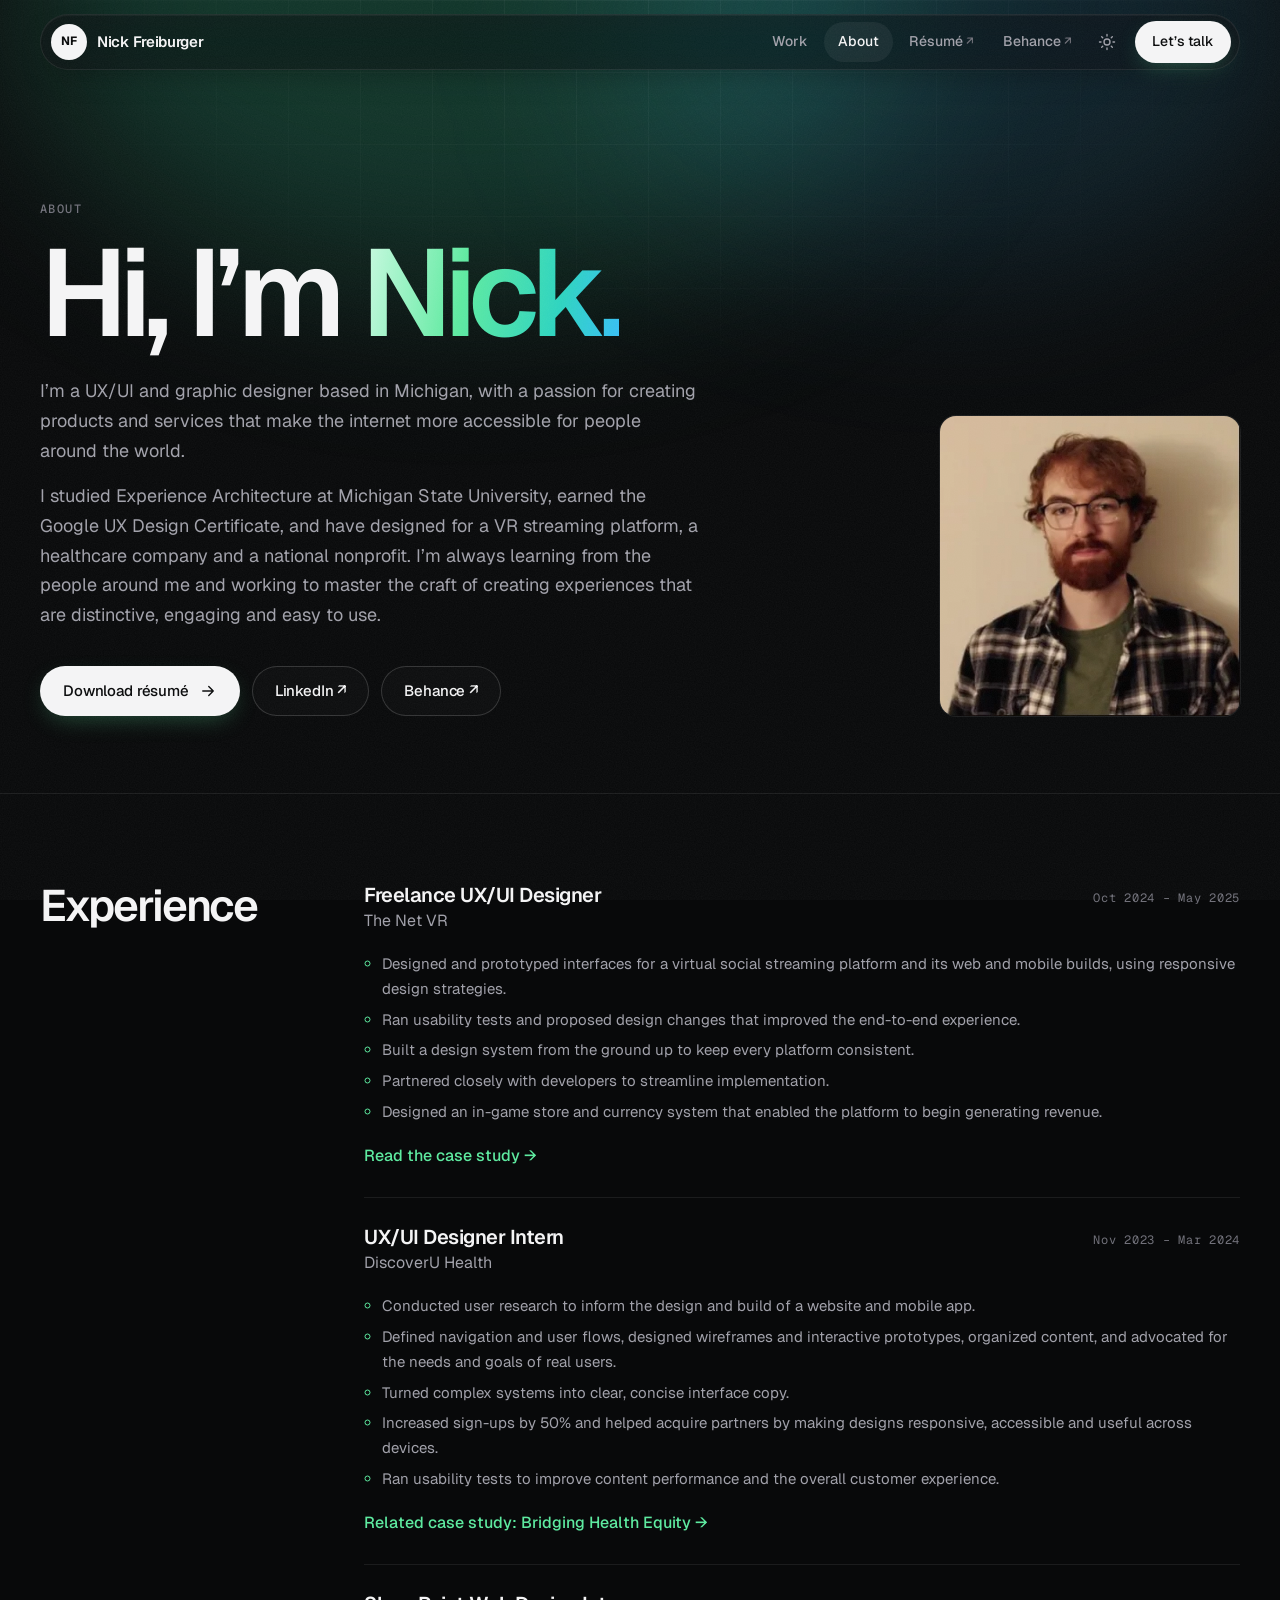
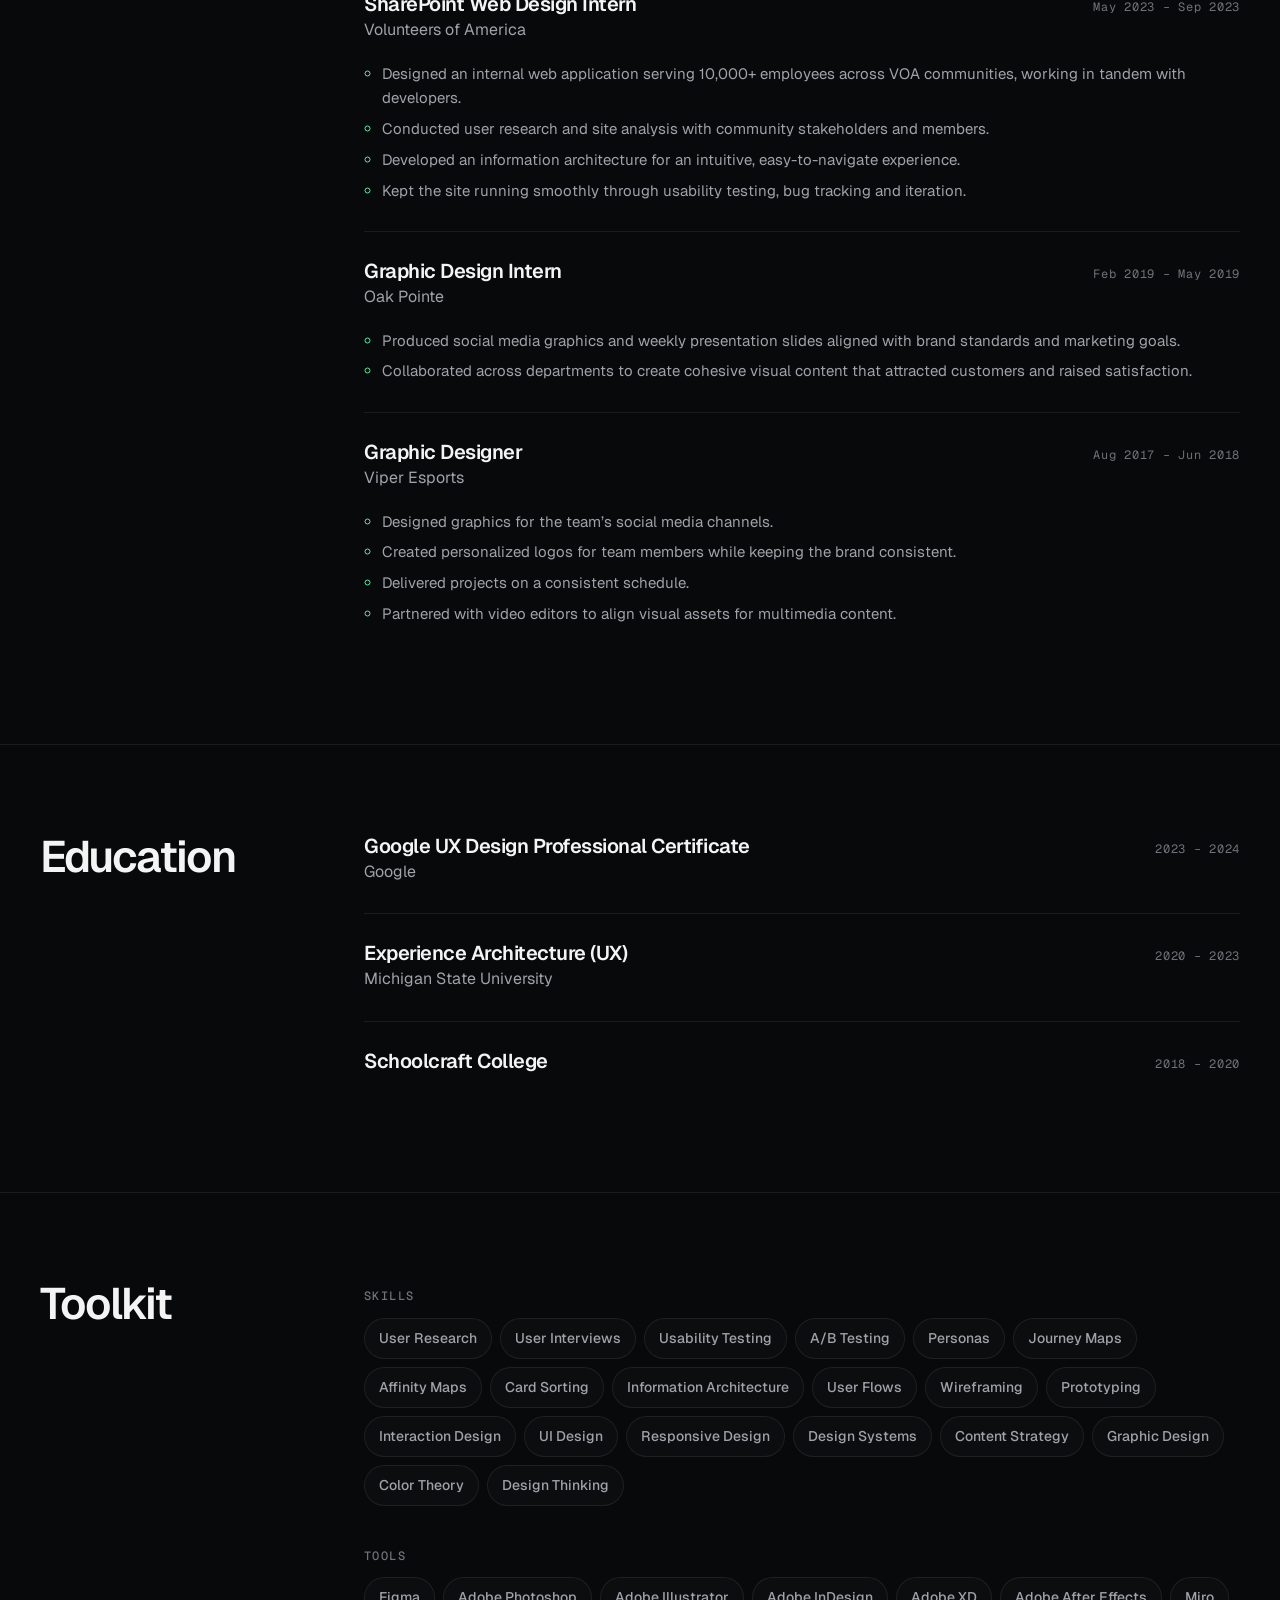
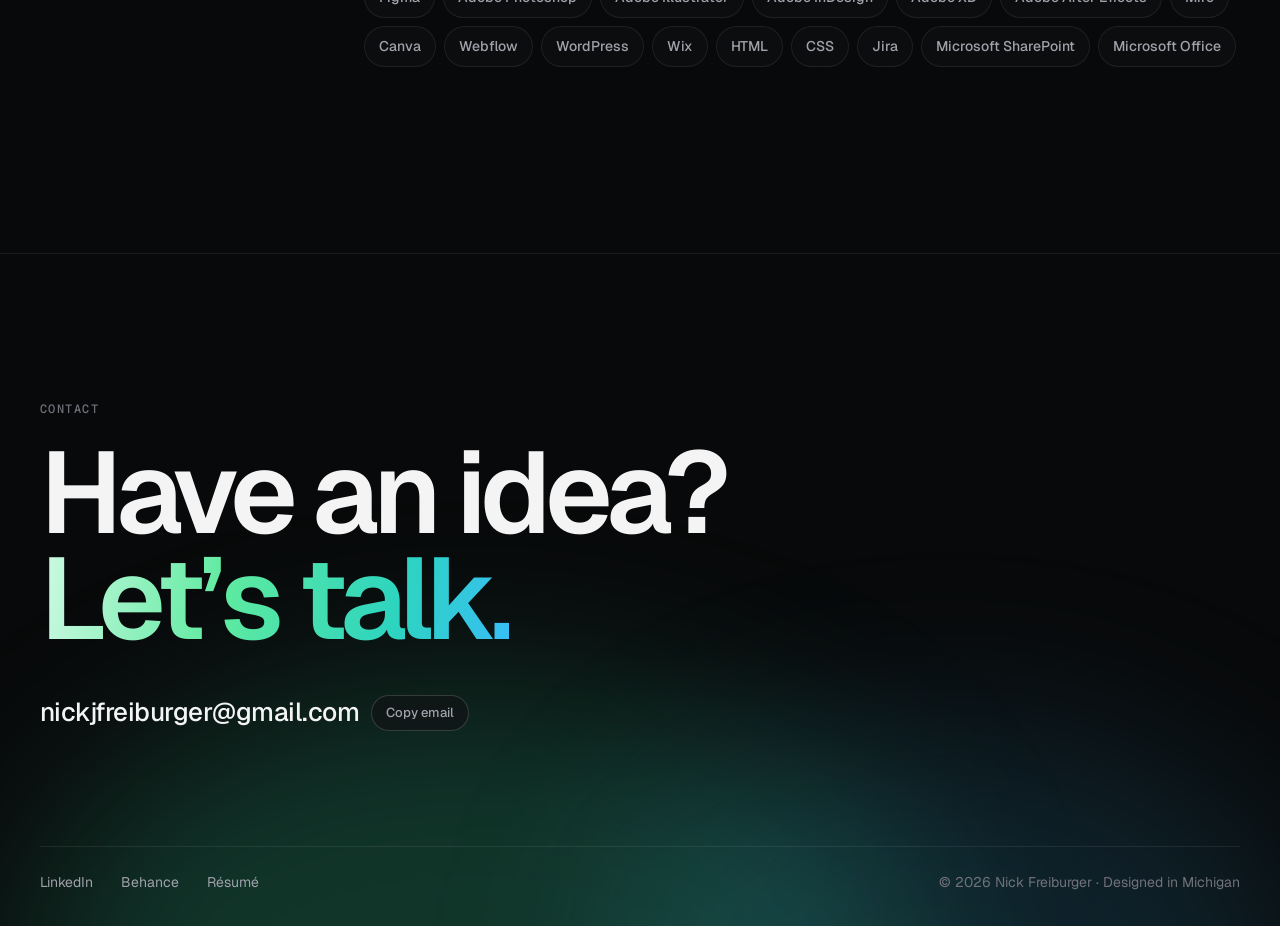
==== about/index.html @ bdbe72e7 "Launch redesigned portfolio site Static rebuild of nickfreiburger.com: home, about, six case studies" ====
<!doctype html>
<html lang="en" data-theme="dark">
<head>
<meta charset="utf-8">
<meta name="viewport" content="width=device-width, initial-scale=1">
<title>About — Nick Freiburger</title>
<meta name="description" content="About Nick Freiburger, a UX/UI and graphic designer in Michigan: experience at The Net VR, DiscoverU Health and Volunteers of America; Experience Architecture at Michigan State University; Google UX Design Certificate.">
<meta name="author" content="Nick Freiburger">
<meta property="og:type" content="website">
<meta property="og:title" content="About — Nick Freiburger">
<meta property="og:description" content="About Nick Freiburger, a UX/UI and graphic designer in Michigan: experience at The Net VR, DiscoverU Health and Volunteers of America; Experience Architecture at Michigan State University; Google UX Design Certificate.">
<meta property="og:image" content="https://fry19.github.io/portfolio/assets/og-image.jpg">
<meta property="og:image:width" content="1200">
<meta property="og:image:height" content="630">
<meta name="twitter:card" content="summary_large_image">
<meta name="theme-color" content="#08090a">
<script>try{var t=localStorage.getItem("theme");if(t)document.documentElement.dataset.theme=t}catch(e){}</script>
<link rel="icon" href="../assets/favicon.svg" type="image/svg+xml">
<link rel="preconnect" href="https://fonts.googleapis.com">
<link rel="preconnect" href="https://fonts.gstatic.com" crossorigin>
<link rel="stylesheet" href="https://fonts.googleapis.com/css2?family=Geist:wght@300..700&family=Geist+Mono:wght@400;500&display=swap">
<link rel="stylesheet" href="../assets/css/style.css">
</head>
<body>
<a class="skip-link" href="#main">Skip to content</a>
<header class="site-header">
  <div class="wrap">
    <div class="nav-shell">
      <a class="wordmark" href="../" aria-label="Nick Freiburger — home"><span class="wordmark-mark" aria-hidden="true">NF</span><span class="wordmark-name">Nick Freiburger</span></a>
      <nav class="nav" aria-label="Main">
        <a href="../#work">Work</a>
        <a href="../about/" aria-current="page">About</a>
        <a class="ext hide-sm" href="../assets/Nicholas_Freiburger_Resume.pdf" target="_blank" rel="noopener">Résumé</a>
        <a class="ext hide-sm" href="https://www.behance.net/nickfreiburger" target="_blank" rel="noopener">Behance</a>
        <button class="theme-toggle" type="button" aria-label="Switch color theme"><svg class="icon-moon" viewBox="0 0 24 24" fill="none" stroke="currentColor" stroke-width="1.8" stroke-linecap="round" stroke-linejoin="round" aria-hidden="true"><path d="M20.5 14.5A8.5 8.5 0 0 1 9.5 3.5a8.5 8.5 0 1 0 11 11z"/></svg><svg class="icon-sun" viewBox="0 0 24 24" fill="none" stroke="currentColor" stroke-width="1.8" stroke-linecap="round" aria-hidden="true"><circle cx="12" cy="12" r="4"/><path d="M12 2v2M12 20v2M4.9 4.9l1.4 1.4M17.7 17.7l1.4 1.4M2 12h2M20 12h2M4.9 19.1l1.4-1.4M17.7 6.3l1.4-1.4"/></svg></button>
        <a class="btn btn-primary btn-sm" href="#contact">Let’s talk</a>
      </nav>
    </div>
  </div>
</header>
<main id="main">

<div class="page-head">
  <div class="aurora" aria-hidden="true"><div class="grid-lines"></div></div>
  <section class="wrap about-hero" aria-labelledby="about-title">
    <div>
      <p class="eyebrow reveal">About</p>
      <h1 id="about-title" class="reveal">Hi, I’m <span class="grad">Nick.</span></h1>
      <div class="prose reveal">
        <p>I’m a UX/UI and graphic designer based in Michigan, with a passion for creating products and services that make the internet more accessible for people around the world.</p>
        <p>I studied Experience Architecture at Michigan State University, earned the Google UX Design Certificate, and have designed for a VR streaming platform, a healthcare company and a national nonprofit. I’m always learning from the people around me and working to master the craft of creating experiences that are distinctive, engaging and easy to use.</p>
      </div>
      <div class="hero-actions reveal">
        <a class="btn btn-primary" href="../assets/Nicholas_Freiburger_Resume.pdf" target="_blank" rel="noopener">Download résumé <span class="arrow"><svg width="18" height="18" viewBox="0 0 24 24" fill="none" stroke="currentColor" stroke-width="1.8" stroke-linecap="round" stroke-linejoin="round" aria-hidden="true"><path d="M5 12h14M13 6l6 6-6 6"/></svg></span></a>
        <a class="btn" href="https://www.linkedin.com/in/nick-freiburger-5a26371a7/" target="_blank" rel="noopener">LinkedIn ↗</a>
        <a class="btn" href="https://www.behance.net/nickfreiburger" target="_blank" rel="noopener">Behance ↗</a>
      </div>
    </div>
    <div class="portrait reveal"><img src="../assets/img/about/H7HMGj6XQfePYLa5.webp" width="334" height="334" alt="Portrait of Nick Freiburger" decoding="async"></div>
  </section>
</div>

<section class="wrap split" aria-labelledby="exp-title">
  <h2 id="exp-title">Experience</h2>
  <ol class="timeline">
        <li class="reveal">
          <div><h3>Freelance UX/UI Designer</h3><p class="org">The Net VR</p></div>
          <p class="when">Oct 2024 – May 2025</p>
          <ul><li>Designed and prototyped interfaces for a virtual social streaming platform and its web and mobile builds, using responsive design strategies.</li><li>Ran usability tests and proposed design changes that improved the end-to-end experience.</li><li>Built a design system from the ground up to keep every platform consistent.</li><li>Partnered closely with developers to streamline implementation.</li><li>Designed an in-game store and currency system that enabled the platform to begin generating revenue.</li></ul>
          <p class="more"><a href="../work/the-net-vr/">Read the case study →</a></p>
        </li>
        <li class="reveal">
          <div><h3>UX/UI Designer Intern</h3><p class="org">DiscoverU Health</p></div>
          <p class="when">Nov 2023 – Mar 2024</p>
          <ul><li>Conducted user research to inform the design and build of a website and mobile app.</li><li>Defined navigation and user flows, designed wireframes and interactive prototypes, organized content, and advocated for the needs and goals of real users.</li><li>Turned complex systems into clear, concise interface copy.</li><li>Increased sign-ups by 50% and helped acquire partners by making designs responsive, accessible and useful across devices.</li><li>Ran usability tests to improve content performance and the overall customer experience.</li></ul>
          <p class="more"><a href="../work/bridging-health-equity/">Related case study: Bridging Health Equity →</a></p>
        </li>
        <li class="reveal">
          <div><h3>SharePoint Web Design Intern</h3><p class="org">Volunteers of America</p></div>
          <p class="when">May 2023 – Sep 2023</p>
          <ul><li>Designed an internal web application serving 10,000+ employees across VOA communities, working in tandem with developers.</li><li>Conducted user research and site analysis with community stakeholders and members.</li><li>Developed an information architecture for an intuitive, easy-to-navigate experience.</li><li>Kept the site running smoothly through usability testing, bug tracking and iteration.</li></ul>
        </li>
        <li class="reveal">
          <div><h3>Graphic Design Intern</h3><p class="org">Oak Pointe</p></div>
          <p class="when">Feb 2019 – May 2019</p>
          <ul><li>Produced social media graphics and weekly presentation slides aligned with brand standards and marketing goals.</li><li>Collaborated across departments to create cohesive visual content that attracted customers and raised satisfaction.</li></ul>
        </li>
        <li class="reveal">
          <div><h3>Graphic Designer</h3><p class="org">Viper Esports</p></div>
          <p class="when">Aug 2017 – Jun 2018</p>
          <ul><li>Designed graphics for the team’s social media channels.</li><li>Created personalized logos for team members while keeping the brand consistent.</li><li>Delivered projects on a consistent schedule.</li><li>Partnered with video editors to align visual assets for multimedia content.</li></ul>
        </li>
      </ol>
</section>

<section class="wrap split" aria-labelledby="edu-title">
  <h2 id="edu-title">Education</h2>
  <ol class="timeline">
        <li class="reveal">
          <div><h3>Google UX Design Professional Certificate</h3><p class="org">Google</p></div>
          <p class="when">2023 – 2024</p>
        </li>
        <li class="reveal">
          <div><h3>Experience Architecture (UX)</h3><p class="org">Michigan State University</p></div>
          <p class="when">2020 – 2023</p>
        </li>
        <li class="reveal">
          <div><h3>Schoolcraft College</h3></div>
          <p class="when">2018 – 2020</p>
        </li>
      </ol>
</section>

<section class="wrap split" aria-labelledby="skills-title">
  <h2 id="skills-title">Toolkit</h2>
  <div>
    <div class="chips-group reveal">
      <h3 class="eyebrow">Skills</h3>
      <ul class="chips"><li>User Research</li><li>User Interviews</li><li>Usability Testing</li><li>A/B Testing</li><li>Personas</li><li>Journey Maps</li><li>Affinity Maps</li><li>Card Sorting</li><li>Information Architecture</li><li>User Flows</li><li>Wireframing</li><li>Prototyping</li><li>Interaction Design</li><li>UI Design</li><li>Responsive Design</li><li>Design Systems</li><li>Content Strategy</li><li>Graphic Design</li><li>Color Theory</li><li>Design Thinking</li></ul>
    </div>
    <div class="chips-group reveal">
      <h3 class="eyebrow">Tools</h3>
      <ul class="chips"><li>Figma</li><li>Adobe Photoshop</li><li>Adobe Illustrator</li><li>Adobe InDesign</li><li>Adobe XD</li><li>Adobe After Effects</li><li>Miro</li><li>Canva</li><li>Webflow</li><li>WordPress</li><li>Wix</li><li>HTML</li><li>CSS</li><li>Jira</li><li>Microsoft SharePoint</li><li>Microsoft Office</li></ul>
    </div>
  </div>
</section>
</main>
<footer class="site-footer" id="contact">
  <div class="aurora" aria-hidden="true"></div>
  <div class="wrap">
    <p class="eyebrow">Contact</p>
    <h2 class="footer-cta">Have an idea?<br><span class="grad">Let’s talk.</span></h2>
    <div class="footer-email">
      <a href="mailto:nickjfreiburger@gmail.com">nickjfreiburger@gmail.com</a>
      <button class="copy-btn" type="button" data-copy="nickjfreiburger@gmail.com"><span>Copy email</span></button>
    </div>
    <div class="footer-bottom">
      <ul class="footer-links">
        <li><a href="https://www.linkedin.com/in/nick-freiburger-5a26371a7/" target="_blank" rel="noopener">LinkedIn</a></li>
        <li><a href="https://www.behance.net/nickfreiburger" target="_blank" rel="noopener">Behance</a></li>
        <li><a href="../assets/Nicholas_Freiburger_Resume.pdf" target="_blank" rel="noopener">Résumé</a></li>
      </ul>
      <p>© 2026 Nick Freiburger · Designed in Michigan</p>
    </div>
  </div>
</footer>
<dialog class="lightbox" aria-label="Image preview">
  <div class="lightbox-inner"><img alt=""></div>
  <button class="lightbox-close" type="button" aria-label="Close preview">×</button>
</dialog>
<script src="../assets/js/main.js" defer></script>
</body>
</html>
---- assets/css/style.css ----
/* ==========================================================================
   Nick Freiburger — Portfolio
   Dark-first design system. Light theme via [data-theme="light"].
   ========================================================================== */

:root {
  --bg: #08090a;
  --bg-raised: #0c0d0f;
  --surface: #111214;
  --surface-2: #17181b;
  --border: rgb(255 255 255 / 0.08);
  --border-strong: rgb(255 255 255 / 0.16);
  --ink: #f4f4f5;
  --ink-2: #a1a1aa;
  --ink-3: #71717a;
  --accent: #5eeaa0;
  --accent-ink: #04130b;
  --accent-grad: linear-gradient(100deg, #d1fae5 0%, #5eeaa0 40%, #2dd4bf 75%, #38bdf8 100%);
  --glow-1: rgb(52 211 153 / 0.22);
  --glow-2: rgb(56 189 248 / 0.14);
  --glass: rgb(17 18 20 / 0.6);
  --spot: rgb(255 255 255 / 0.06);
  --noise-opacity: 0.045;
  --shadow-lg: 0 40px 80px -24px rgb(0 0 0 / 0.7);

  --font-sans: "Geist", ui-sans-serif, system-ui, -apple-system, "Segoe UI", sans-serif;
  --font-mono: "Geist Mono", ui-monospace, "SF Mono", Menlo, Consolas, monospace;

  --gutter: clamp(16px, 4vw, 40px);
  --max: 1200px;
  --prose: 660px;
  --r-lg: 24px;
  --r-md: 16px;
  --r-sm: 10px;
  --header-h: 80px;
  --ease: cubic-bezier(0.22, 1, 0.36, 1);

  color-scheme: dark;
}

:root[data-theme="light"] {
  --bg: #fafafa;
  --bg-raised: #f4f4f5;
  --surface: #ffffff;
  --surface-2: #f4f4f5;
  --border: rgb(9 9 11 / 0.08);
  --border-strong: rgb(9 9 11 / 0.16);
  --ink: #09090b;
  --ink-2: #52525b;
  --ink-3: #71717a;
  --accent: #059669;
  --accent-ink: #ffffff;
  --accent-grad: linear-gradient(100deg, #047857 0%, #059669 40%, #0d9488 75%, #0284c7 100%);
  --glow-1: rgb(16 185 129 / 0.16);
  --glow-2: rgb(14 165 233 / 0.1);
  --glass: rgb(255 255 255 / 0.7);
  --spot: rgb(9 9 11 / 0.04);
  --noise-opacity: 0.03;
  --shadow-lg: 0 40px 80px -32px rgb(9 9 11 / 0.28);
  color-scheme: light;
}

/* ---------- Base ---------- */

*,
*::before,
*::after {
  box-sizing: border-box;
}

html {
  -webkit-text-size-adjust: 100%;
  scroll-behavior: smooth;
  scroll-padding-top: calc(var(--header-h) + 24px);
}

body {
  position: relative;
  margin: 0;
  min-height: 100vh;
  background: var(--bg);
  color: var(--ink);
  font-family: var(--font-sans);
  font-size: 16px;
  line-height: 1.65;
  -webkit-font-smoothing: antialiased;
  -moz-osx-font-smoothing: grayscale;
  text-rendering: optimizeLegibility;
  overflow-x: hidden;
}

/* film grain */
body::after {
  content: "";
  position: fixed;
  inset: 0;
  z-index: 100;
  pointer-events: none;
  opacity: var(--noise-opacity);
  background-image: url("data:image/svg+xml;utf8,<svg xmlns='http://www.w3.org/2000/svg' width='160' height='160'><filter id='n'><feTurbulence type='fractalNoise' baseFrequency='0.85' numOctaves='3' stitchTiles='stitch'/><feColorMatrix values='0 0 0 0 1  0 0 0 0 1  0 0 0 0 1  0 0 0 1 0'/></filter><rect width='100%' height='100%' filter='url(%23n)'/></svg>");
}
:root[data-theme="light"] body::after {
  filter: invert(1);
}

img {
  display: block;
  max-width: 100%;
  height: auto;
}

a {
  color: inherit;
}

h1,
h2,
h3,
h4 {
  margin: 0;
  font-weight: 600;
  line-height: 1.1;
  letter-spacing: -0.03em;
  text-wrap: balance;
}

p {
  margin: 0;
  text-wrap: pretty;
}

:focus-visible {
  outline: 2px solid var(--accent);
  outline-offset: 3px;
  border-radius: 6px;
}

::selection {
  background: var(--accent);
  color: var(--accent-ink);
}

.skip-link {
  position: absolute;
  left: 12px;
  top: -60px;
  z-index: 200;
  padding: 10px 16px;
  background: var(--ink);
  color: var(--bg);
  border-radius: 999px;
  text-decoration: none;
  font-weight: 500;
}
.skip-link:focus {
  top: 12px;
}

.wrap {
  position: relative;
  width: 100%;
  max-width: calc(var(--max) + var(--gutter) * 2);
  margin-inline: auto;
  padding-inline: var(--gutter);
}

.eyebrow {
  display: inline-flex;
  align-items: center;
  gap: 10px;
  font-family: var(--font-mono);
  font-size: 12px;
  font-weight: 500;
  letter-spacing: 0.12em;
  text-transform: uppercase;
  color: var(--ink-3);
}

.grad {
  background: var(--accent-grad);
  -webkit-background-clip: text;
  background-clip: text;
  color: transparent;
}

/* Ambient glow */
.aurora {
  position: absolute;
  inset: 0 0 auto;
  height: 900px;
  overflow: hidden;
  pointer-events: none;
  z-index: -1;
}
.aurora::before,
.aurora::after {
  content: "";
  position: absolute;
  border-radius: 50%;
  filter: blur(90px);
}
.aurora::before {
  top: -280px;
  left: 50%;
  width: 900px;
  height: 560px;
  margin-left: -620px;
  background: var(--glow-1);
}
.aurora::after {
  top: -200px;
  left: 50%;
  width: 700px;
  height: 460px;
  margin-left: -40px;
  background: var(--glow-2);
}
.aurora.is-tinted::before {
  background: color-mix(in srgb, var(--tint) 42%, transparent);
}
:root[data-theme="light"] .aurora.is-tinted::before {
  background: color-mix(in srgb, var(--tint) 24%, transparent);
}
.grid-lines {
  position: absolute;
  inset: 0;
  background-image:
    linear-gradient(var(--border) 1px, transparent 1px),
    linear-gradient(90deg, var(--border) 1px, transparent 1px);
  background-size: 72px 72px;
  mask-image: radial-gradient(70% 60% at 50% 0%, #000 0%, transparent 75%);
  -webkit-mask-image: radial-gradient(70% 60% at 50% 0%, #000 0%, transparent 75%);
  opacity: 0.6;
}

/* ---------- Header (floating glass pill) ---------- */

.site-header {
  position: sticky;
  top: 0;
  z-index: 50;
  height: var(--header-h);
  padding-top: 14px;
  pointer-events: none;
}
.nav-shell {
  display: flex;
  align-items: center;
  justify-content: space-between;
  gap: 12px;
  height: 56px;
  padding: 0 8px 0 10px;
  border: 1px solid var(--border);
  border-radius: 999px;
  background: var(--glass);
  backdrop-filter: saturate(1.6) blur(18px);
  -webkit-backdrop-filter: saturate(1.6) blur(18px);
  box-shadow: 0 1px 0 0 rgb(255 255 255 / 0.04) inset, 0 12px 32px -16px rgb(0 0 0 / 0.5);
  pointer-events: auto;
  transition: border-color 0.3s ease, background-color 0.3s ease;
}
.site-header.is-scrolled .nav-shell {
  border-color: var(--border-strong);
}

.wordmark {
  display: inline-flex;
  align-items: center;
  gap: 10px;
  padding-right: 8px;
  text-decoration: none;
  font-size: 15px;
  font-weight: 600;
  letter-spacing: -0.02em;
  white-space: nowrap;
}
.wordmark-mark {
  display: grid;
  place-items: center;
  width: 36px;
  height: 36px;
  border-radius: 50%;
  background: var(--ink);
  color: var(--bg);
  font-size: 12px;
  font-weight: 700;
  letter-spacing: 0;
}

.nav {
  display: flex;
  align-items: center;
  gap: 2px;
}
.nav a:not(.btn) {
  position: relative;
  padding: 8px 14px;
  border-radius: 999px;
  font-size: 14px;
  font-weight: 500;
  color: var(--ink-2);
  text-decoration: none;
  transition: color 0.2s ease, background-color 0.2s ease;
}
.nav a:not(.btn):hover {
  color: var(--ink);
  background: var(--spot);
}
.nav a[aria-current="page"] {
  color: var(--ink);
  background: var(--spot);
}
.nav .ext::after {
  content: "↗";
  margin-left: 3px;
  font-size: 0.85em;
  color: var(--ink-3);
}
.nav .btn {
  margin-left: 6px;
}

.theme-toggle {
  display: grid;
  place-items: center;
  width: 40px;
  height: 40px;
  border: 0;
  border-radius: 50%;
  background: transparent;
  color: var(--ink-2);
  cursor: pointer;
  transition: color 0.2s ease, background-color 0.2s ease;
}
.theme-toggle:hover {
  color: var(--ink);
  background: var(--spot);
}
.theme-toggle svg {
  width: 18px;
  height: 18px;
}
.theme-toggle .icon-moon {
  display: none;
}
:root[data-theme="light"] .theme-toggle .icon-moon {
  display: block;
}
:root[data-theme="light"] .theme-toggle .icon-sun {
  display: none;
}

@media (max-width: 720px) {
  .nav .hide-sm {
    display: none;
  }
}
@media (max-width: 480px) {
  .wordmark-name {
    display: none;
  }
  .nav a:not(.btn) {
    padding: 8px 10px;
  }
}

/* ---------- Buttons ---------- */

.btn {
  position: relative;
  display: inline-flex;
  align-items: center;
  justify-content: center;
  gap: 10px;
  min-height: 48px;
  padding: 12px 22px;
  border: 1px solid var(--border-strong);
  border-radius: 999px;
  background: rgb(255 255 255 / 0.02);
  color: var(--ink);
  font: inherit;
  font-size: 15px;
  font-weight: 500;
  letter-spacing: -0.01em;
  text-decoration: none;
  white-space: nowrap;
  cursor: pointer;
  transition: background-color 0.2s ease, border-color 0.2s ease, color 0.2s ease, transform 0.2s var(--ease),
    box-shadow 0.3s ease;
}
.btn:hover {
  border-color: var(--ink-3);
  background: var(--spot);
}
.btn:active {
  transform: scale(0.98);
}
.btn-primary {
  border-color: transparent;
  background: var(--ink);
  color: var(--bg);
  box-shadow: 0 0 0 1px rgb(255 255 255 / 0.1) inset, 0 8px 24px -8px rgb(94 234 160 / 0.35);
}
.btn-primary:hover {
  border-color: transparent;
  background: var(--ink);
  box-shadow: 0 0 0 1px rgb(255 255 255 / 0.1) inset, 0 10px 32px -6px rgb(94 234 160 / 0.55);
}
.btn-sm {
  min-height: 40px;
  padding: 8px 16px;
  font-size: 14px;
}
.btn .arrow {
  display: inline-flex;
  transition: transform 0.3s var(--ease);
}
.btn:hover .arrow {
  transform: translateX(3px);
}

/* ---------- Page heads (home hero, case hero, about hero) ---------- */

.page-head {
  position: relative;
  isolation: isolate;
  margin-top: calc(var(--header-h) * -1);
  padding-top: var(--header-h);
}

.hero {
  padding-block: clamp(64px, 11vw, 150px) clamp(56px, 7vw, 96px);
}
.badge {
  display: inline-flex;
  align-items: center;
  gap: 10px;
  margin-bottom: 32px;
  padding: 6px 14px 6px 10px;
  border: 1px solid var(--border);
  border-radius: 999px;
  background: var(--glass);
  backdrop-filter: blur(8px);
  -webkit-backdrop-filter: blur(8px);
  font-size: 13px;
  font-weight: 500;
  color: var(--ink-2);
}
.badge .dot {
  position: relative;
  width: 8px;
  height: 8px;
  border-radius: 50%;
  background: var(--accent);
}
.badge .dot::after {
  content: "";
  position: absolute;
  inset: -4px;
  border-radius: 50%;
  background: var(--accent);
  opacity: 0.35;
  animation: pulse 2.4s var(--ease) infinite;
}
@keyframes pulse {
  0% {
    transform: scale(0.6);
    opacity: 0.5;
  }
  100% {
    transform: scale(1.8);
    opacity: 0;
  }
}
.hero h1 {
  max-width: 15ch;
  font-size: clamp(48px, 8.6vw, 124px);
  font-weight: 600;
  line-height: 0.94;
  letter-spacing: -0.055em;
}
.hero-foot {
  display: grid;
  grid-template-columns: minmax(0, 1fr);
  gap: 32px;
  margin-top: clamp(32px, 4.5vw, 56px);
}
.hero-lede {
  max-width: 54ch;
  font-size: clamp(16px, 1.5vw, 18px);
  color: var(--ink-2);
}
.hero-actions {
  display: flex;
  flex-wrap: wrap;
  gap: 12px;
  align-items: flex-start;
}
@media (min-width: 900px) {
  .hero-foot {
    grid-template-columns: minmax(0, 1fr) auto;
    align-items: end;
  }
}

.previously {
  display: flex;
  flex-wrap: wrap;
  align-items: center;
  gap: 12px 0;
  padding-block: 24px;
  border-block: 1px solid var(--border);
}
.previously .eyebrow {
  margin-right: 28px;
}
.previously span:not(.eyebrow) {
  padding-inline: 20px;
  border-left: 1px solid var(--border);
  font-size: 17px;
  font-weight: 600;
  letter-spacing: -0.02em;
  color: var(--ink-2);
}
.previously .eyebrow + span {
  padding-left: 0;
  border-left: 0;
}
@media (max-width: 640px) {
  .previously .eyebrow {
    width: 100%;
  }
  .previously span:not(.eyebrow) {
    font-size: 15px;
    padding-inline: 12px;
  }
}

/* ---------- Sections ---------- */

.section {
  padding-block: clamp(72px, 10vw, 136px);
}
.section-head {
  display: flex;
  flex-wrap: wrap;
  align-items: end;
  justify-content: space-between;
  gap: 20px 32px;
  margin-bottom: clamp(36px, 4.5vw, 56px);
}
.section-head h2 {
  margin-top: 14px;
  font-size: clamp(40px, 6vw, 80px);
  line-height: 0.95;
  letter-spacing: -0.05em;
}
.section-head p {
  max-width: 38ch;
  color: var(--ink-2);
}

/* ---------- Work grid & cards ---------- */

.work-grid {
  display: grid;
  grid-template-columns: minmax(0, 1fr);
  gap: clamp(16px, 2vw, 24px);
}
@media (min-width: 900px) {
  .work-grid {
    grid-template-columns: repeat(2, minmax(0, 1fr));
  }
  .card.is-wide {
    grid-column: 1 / -1;
  }
}

.card {
  --mx: 50%;
  --my: 0%;
  position: relative;
  display: block;
  padding: 10px;
  border: 1px solid var(--border);
  border-radius: var(--r-lg);
  background: var(--bg-raised);
  color: inherit;
  text-decoration: none;
  isolation: isolate;
  transition: border-color 0.4s ease;
}
.card::before {
  content: "";
  position: absolute;
  inset: 0;
  z-index: -1;
  border-radius: inherit;
  background: radial-gradient(500px circle at var(--mx) var(--my), var(--spot), transparent 45%);
  opacity: 0;
  transition: opacity 0.4s ease;
}
.card:hover {
  border-color: var(--border-strong);
}
.card:hover::before {
  opacity: 1;
}
.card:focus-visible {
  outline-offset: 4px;
  border-radius: var(--r-lg);
}

.card-meta {
  display: grid;
  grid-template-columns: minmax(0, 1fr) auto;
  gap: 6px 16px;
  align-items: start;
  padding: 22px 14px 14px;
}
.card-num {
  grid-column: 1 / -1;
  font-family: var(--font-mono);
  font-size: 12px;
  letter-spacing: 0.08em;
  color: var(--ink-3);
}
.card-title {
  font-size: clamp(24px, 2.4vw, 30px);
  font-weight: 600;
  line-height: 1.1;
  letter-spacing: -0.035em;
}
.card-summary {
  grid-column: 1;
  max-width: 54ch;
  font-size: 15px;
  color: var(--ink-2);
}
.card-tags {
  grid-column: 1 / -1;
  margin-top: 12px;
}
.card-arrow {
  grid-row: 2;
  grid-column: 2;
  display: grid;
  place-items: center;
  width: 44px;
  height: 44px;
  border: 1px solid var(--border-strong);
  border-radius: 50%;
  color: var(--ink-2);
  transition: background-color 0.3s ease, color 0.3s ease, border-color 0.3s ease, transform 0.5s var(--ease);
}
.card:hover .card-arrow,
.card:focus-visible .card-arrow {
  border-color: transparent;
  background: var(--ink);
  color: var(--bg);
  transform: rotate(-45deg);
}

.tags {
  display: flex;
  flex-wrap: wrap;
  gap: 6px;
  margin: 0;
  padding: 0;
  list-style: none;
}
.tags li {
  padding: 4px 10px;
  border: 1px solid var(--border);
  border-radius: 999px;
  background: var(--spot);
  font-family: var(--font-mono);
  font-size: 11px;
  letter-spacing: 0.04em;
  text-transform: uppercase;
  color: var(--ink-2);
  white-space: nowrap;
}

/* ---------- Device stage (cover art) ---------- */

.stage {
  --stage: #2f6b45;
  position: relative;
  overflow: hidden;
  aspect-ratio: 4 / 3;
  border-radius: var(--r-md);
  background:
    radial-gradient(90% 75% at 50% 115%, color-mix(in srgb, var(--stage) 85%, transparent) 0%, transparent 70%),
    radial-gradient(60% 50% at 85% 0%, color-mix(in srgb, var(--stage) 35%, transparent) 0%, transparent 70%),
    linear-gradient(180deg, #0f1012, #0b0c0e);
  isolation: isolate;
}
:root[data-theme="light"] .stage {
  background:
    radial-gradient(90% 75% at 50% 115%, color-mix(in srgb, var(--stage) 55%, transparent) 0%, transparent 70%),
    radial-gradient(60% 50% at 85% 0%, color-mix(in srgb, var(--stage) 18%, transparent) 0%, transparent 70%),
    linear-gradient(180deg, #f4f4f5, #ececee);
}
.stage::before {
  content: "";
  position: absolute;
  inset: 0;
  z-index: -1;
  background-image: radial-gradient(rgb(255 255 255 / 0.07) 1px, transparent 1px);
  background-size: 18px 18px;
  mask-image: linear-gradient(180deg, #000, transparent 70%);
  -webkit-mask-image: linear-gradient(180deg, #000, transparent 70%);
}
:root[data-theme="light"] .stage::before {
  background-image: radial-gradient(rgb(9 9 11 / 0.08) 1px, transparent 1px);
}
.stage::after {
  content: "";
  position: absolute;
  inset: 0;
  border-radius: inherit;
  box-shadow: inset 0 1px 0 rgb(255 255 255 / 0.06), inset 0 0 0 1px rgb(255 255 255 / 0.04);
  pointer-events: none;
}
.stage-inner {
  position: absolute;
  inset: 0;
  transition: transform 0.9s var(--ease);
}
.card:hover .stage-inner {
  transform: scale(1.03) translateY(-1%);
}

.device-browser {
  position: absolute;
  top: 50%;
  overflow: hidden;
  border-radius: 10px;
  background: #1a1b1e;
  box-shadow: var(--shadow-lg), 0 0 0 1px rgb(255 255 255 / 0.1);
  transform: translateY(-50%);
}
.device-browser::before {
  content: "";
  display: block;
  height: clamp(14px, 1.5vw, 20px);
  background:
    radial-gradient(circle at 12px 50%, rgb(255 255 255 / 0.22) 3px, transparent 3.5px),
    radial-gradient(circle at 23px 50%, rgb(255 255 255 / 0.22) 3px, transparent 3.5px),
    radial-gradient(circle at 34px 50%, rgb(255 255 255 / 0.22) 3px, transparent 3.5px),
    #1a1b1e;
}
.device-browser img {
  width: 100%;
  aspect-ratio: 16 / 10;
  object-fit: cover;
  object-position: left top;
}

.device-phone {
  position: absolute;
  overflow: hidden;
  aspect-ratio: 9 / 19;
  border: clamp(3px, 0.4vw, 5px) solid #050505;
  border-radius: clamp(14px, 2.2vw, 28px);
  background: #050505;
  box-shadow: var(--shadow-lg), 0 0 0 1px rgb(255 255 255 / 0.14);
}
.device-phone img {
  width: 100%;
  height: 100%;
  object-fit: cover;
  object-position: top center;
  border-radius: clamp(10px, 1.8vw, 23px);
}

/* layout: desktop + phone overlay (4:3) */
.stage[data-layout="desktop-phone"] .device-browser {
  left: 7%;
  width: 76%;
}
.stage[data-layout="desktop-phone"] .device-phone {
  right: 6%;
  bottom: 8%;
  width: 21%;
}

/* layout: single desktop (4:3) */
.stage[data-layout="desktop"] .device-browser {
  left: 9%;
  width: 82%;
}

/* layout: three phones (4:3) */
.stage[data-layout="phones"] .device-phone {
  top: 50%;
  width: 25%;
  transform: translateY(-46%);
}
.stage[data-layout="phones"] .device-phone:nth-child(1) {
  left: 9%;
  transform: translateY(-40%);
}
.stage[data-layout="phones"] .device-phone:nth-child(2) {
  left: 37.5%;
  z-index: 1;
}
.stage[data-layout="phones"] .device-phone:nth-child(3) {
  left: 66%;
  transform: translateY(-40%);
}

/* wide stage (2:1) — featured cards and case study covers */
@media (min-width: 900px) {
  .stage.is-wide {
    aspect-ratio: 2 / 1;
  }
  .stage.is-wide[data-layout="desktop-phone"] .device-browser {
    left: 15%;
    width: 56%;
  }
  .stage.is-wide[data-layout="desktop-phone"] .device-phone {
    right: 15%;
    bottom: 9%;
    width: 13.5%;
  }
  .stage.is-wide[data-layout="desktop"] .device-browser {
    left: 19%;
    width: 62%;
  }
  .stage.is-wide[data-layout="phones"] .device-phone {
    width: 16%;
  }
  .stage.is-wide[data-layout="phones"] .device-phone:nth-child(1) {
    left: 22%;
  }
  .stage.is-wide[data-layout="phones"] .device-phone:nth-child(2) {
    left: 42%;
  }
  .stage.is-wide[data-layout="phones"] .device-phone:nth-child(3) {
    left: 62%;
  }
}

/* ---------- Home: about teaser ---------- */

.teaser {
  display: grid;
  grid-template-columns: minmax(0, 1fr);
  gap: clamp(28px, 4vw, 56px);
  align-items: center;
  padding: clamp(20px, 3vw, 40px);
  border: 1px solid var(--border);
  border-radius: var(--r-lg);
  background:
    radial-gradient(60% 80% at 0% 0%, var(--glow-1), transparent 60%),
    var(--bg-raised);
}
@media (min-width: 800px) {
  .teaser {
    grid-template-columns: auto minmax(0, 1fr);
  }
}
.portrait {
  position: relative;
  overflow: hidden;
  width: 100%;
  max-width: 300px;
  aspect-ratio: 1;
  border-radius: var(--r-md);
  background: var(--surface-2);
  box-shadow: 0 0 0 1px var(--border);
}
.portrait img {
  width: 100%;
  height: 100%;
  object-fit: cover;
}
.teaser h2 {
  margin-top: 14px;
  font-size: clamp(32px, 4vw, 52px);
  line-height: 1;
  letter-spacing: -0.045em;
}
.teaser p {
  margin-top: 18px;
  max-width: 56ch;
  color: var(--ink-2);
}
.teaser .btn {
  margin-top: 28px;
}

/* ---------- Footer / contact ---------- */

.site-footer {
  position: relative;
  isolation: isolate;
  overflow: hidden;
  margin-top: clamp(48px, 8vw, 96px);
  padding-block: clamp(80px, 11vw, 150px) 32px;
  border-top: 1px solid var(--border);
}
.site-footer .aurora {
  inset: auto 0 0;
  height: 100%;
}
.site-footer .aurora::before {
  top: auto;
  bottom: -320px;
}
.site-footer .aurora::after {
  top: auto;
  bottom: -260px;
}
.footer-cta {
  margin-top: 18px;
  font-size: clamp(48px, 9vw, 128px);
  font-weight: 600;
  line-height: 0.92;
  letter-spacing: -0.055em;
}
.footer-email {
  display: flex;
  flex-wrap: wrap;
  align-items: center;
  gap: 12px;
  margin-top: 40px;
}
.footer-email a {
  font-size: clamp(18px, 2.2vw, 26px);
  font-weight: 500;
  letter-spacing: -0.02em;
  text-decoration: none;
  overflow-wrap: anywhere;
  background: linear-gradient(currentColor, currentColor) 0 100% / 0% 1px no-repeat;
  transition: background-size 0.4s var(--ease);
}
.footer-email a:hover {
  background-size: 100% 1px;
}
.copy-btn {
  display: inline-flex;
  align-items: center;
  gap: 6px;
  min-height: 36px;
  padding: 6px 14px;
  border: 1px solid var(--border-strong);
  border-radius: 999px;
  background: var(--glass);
  color: var(--ink-2);
  font: inherit;
  font-size: 13px;
  font-weight: 500;
  cursor: pointer;
  transition: color 0.2s ease, border-color 0.2s ease;
}
.copy-btn:hover {
  color: var(--ink);
  border-color: var(--ink-3);
}
.footer-bottom {
  display: flex;
  flex-wrap: wrap;
  justify-content: space-between;
  gap: 16px;
  margin-top: clamp(64px, 9vw, 112px);
  padding-top: 24px;
  border-top: 1px solid var(--border);
  font-size: 14px;
  color: var(--ink-3);
}
.footer-links {
  display: flex;
  flex-wrap: wrap;
  gap: 8px 28px;
  margin: 0;
  padding: 0;
  list-style: none;
}
.footer-links a {
  color: var(--ink-2);
  text-decoration: none;
  transition: color 0.2s ease;
}
.footer-links a:hover {
  color: var(--ink);
}

/* ---------- Case study ---------- */

.progress {
  position: fixed;
  top: 0;
  left: 0;
  z-index: 60;
  height: 2px;
  width: 100%;
  background: var(--accent-grad);
  transform-origin: 0 50%;
  transform: scaleX(0);
}

.case-hero {
  padding-block: clamp(40px, 6vw, 80px) clamp(32px, 4vw, 48px);
}
.back-link {
  display: inline-flex;
  align-items: center;
  gap: 8px;
  padding: 6px 14px 6px 10px;
  border: 1px solid var(--border);
  border-radius: 999px;
  background: var(--glass);
  font-size: 13px;
  font-weight: 500;
  color: var(--ink-2);
  text-decoration: none;
  transition: color 0.2s ease, border-color 0.2s ease;
}
.back-link:hover {
  color: var(--ink);
  border-color: var(--border-strong);
}
.case-hero .eyebrow {
  display: flex;
  margin-top: clamp(36px, 5vw, 64px);
}
.case-hero h1 {
  margin-top: 16px;
  max-width: 14ch;
  font-size: clamp(48px, 8.4vw, 120px);
  line-height: 0.92;
  letter-spacing: -0.055em;
}
.case-hero .lede {
  max-width: 48ch;
  margin-top: 24px;
  font-size: clamp(17px, 1.7vw, 21px);
  line-height: 1.5;
  color: var(--ink-2);
}
.facts {
  display: grid;
  grid-template-columns: minmax(0, 1fr);
  margin: clamp(36px, 4.5vw, 56px) 0 0;
  border: 1px solid var(--border);
  border-radius: var(--r-md);
  background: var(--glass);
  backdrop-filter: blur(8px);
  -webkit-backdrop-filter: blur(8px);
}
.facts > div {
  padding: 18px 22px;
}
.facts > div + div {
  border-top: 1px solid var(--border);
}
@media (min-width: 720px) {
  .facts {
    grid-template-columns: repeat(3, minmax(0, 1fr));
  }
  .facts > div + div {
    border-top: 0;
    border-left: 1px solid var(--border);
  }
}
.facts dt {
  font-family: var(--font-mono);
  font-size: 11px;
  letter-spacing: 0.12em;
  text-transform: uppercase;
  color: var(--ink-3);
}
.facts dd {
  margin: 6px 0 0;
  font-size: 15px;
  font-weight: 500;
  letter-spacing: -0.01em;
}

.case-cover > .stage {
  box-shadow: 0 0 0 1px var(--border);
  border-radius: var(--r-lg);
}

.case-layout {
  display: grid;
  grid-template-columns: minmax(0, 1fr);
  gap: 48px;
  padding-block: clamp(56px, 8vw, 112px);
}
@media (min-width: 1100px) {
  .case-layout {
    grid-template-columns: 210px minmax(0, 1fr);
    gap: 72px;
  }
}

.toc {
  display: none;
}
@media (min-width: 1100px) {
  .toc {
    display: block;
    position: sticky;
    top: calc(var(--header-h) + 28px);
    align-self: start;
    max-height: calc(100vh - var(--header-h) - 56px);
    overflow: auto;
  }
}
.toc ol {
  margin: 16px 0 0;
  padding: 0;
  list-style: none;
  counter-reset: toc;
}
.toc li {
  counter-increment: toc;
}
.toc a {
  display: flex;
  gap: 12px;
  padding: 7px 0;
  font-size: 14px;
  line-height: 1.35;
  color: var(--ink-3);
  text-decoration: none;
  transition: color 0.2s ease;
}
.toc a::before {
  content: counter(toc, decimal-leading-zero);
  flex: none;
  padding-top: 2px;
  font-family: var(--font-mono);
  font-size: 11px;
  color: var(--ink-3);
  opacity: 0.7;
}
.toc a:hover {
  color: var(--ink);
}
.toc a.is-active {
  color: var(--ink);
}
.toc a.is-active::before {
  color: var(--accent);
  opacity: 1;
}

.case-body {
  min-width: 0;
}
.case-body > * + * {
  margin-top: clamp(28px, 3.4vw, 44px);
}
.case-body > .case-section {
  margin-top: clamp(80px, 10vw, 136px);
}
.case-body > .case-section:first-child {
  margin-top: 0;
}

.case-section {
  display: grid;
  gap: 14px;
  padding-top: 24px;
  border-top: 1px solid var(--border);
}
.case-section .num {
  font-family: var(--font-mono);
  font-size: 12px;
  letter-spacing: 0.12em;
  color: var(--accent);
}
.case-section h2 {
  font-size: clamp(34px, 4.6vw, 60px);
  line-height: 1;
  letter-spacing: -0.045em;
}

.prose {
  max-width: var(--prose);
  color: var(--ink-2);
}
.prose h4,
.col h4,
.text-media h4 {
  margin-bottom: 10px;
  font-size: 19px;
  font-weight: 600;
  letter-spacing: -0.025em;
  color: var(--ink);
}
.prose p + p,
.col p + p,
.text-media p + p {
  margin-top: 14px;
}
.prose p + h4,
.prose ul + h4,
.col p + h4,
.col ul + h4,
.text-media p + h4 {
  margin-top: 28px;
}
.prose ul,
.col ul,
.text-media ul {
  margin: 12px 0 0;
  padding-left: 1.2em;
}
.prose li + li,
.col li + li,
.text-media li + li {
  margin-top: 6px;
}
.prose li::marker,
.col li::marker,
.text-media li::marker {
  color: var(--accent);
}
.prose strong,
.col strong,
.text-media strong {
  color: var(--ink);
  font-weight: 600;
}

.cols {
  display: grid;
  grid-template-columns: minmax(0, 1fr);
  gap: 12px;
}
@media (min-width: 720px) {
  .cols[data-count="2"],
  .cols[data-count="4"] {
    grid-template-columns: repeat(2, minmax(0, 1fr));
  }
  .cols[data-count="3"] {
    grid-template-columns: repeat(3, minmax(0, 1fr));
  }
}
@media (min-width: 720px) and (max-width: 1099px) {
  .cols[data-count="3"] {
    grid-template-columns: minmax(0, 1fr);
  }
}
.col {
  position: relative;
  padding: clamp(20px, 2.4vw, 28px);
  border: 1px solid var(--border);
  border-radius: var(--r-md);
  background: linear-gradient(180deg, var(--spot), transparent 60%), var(--bg-raised);
  color: var(--ink-2);
  font-size: 15px;
}
.col::before {
  content: "";
  position: absolute;
  top: -1px;
  left: 24px;
  right: 24px;
  height: 1px;
  background: linear-gradient(90deg, transparent, var(--accent), transparent);
  opacity: 0.5;
}

.text-media {
  display: grid;
  grid-template-columns: minmax(0, 1fr);
  gap: clamp(24px, 3vw, 48px);
  align-items: center;
  color: var(--ink-2);
}
@media (min-width: 900px) {
  .text-media {
    grid-template-columns: minmax(0, 5fr) minmax(0, 7fr);
  }
  .text-media.is-flipped .text-media-copy {
    order: 2;
  }
  .text-media.is-flipped {
    grid-template-columns: minmax(0, 7fr) minmax(0, 5fr);
  }
}

.figure {
  margin-inline: 0;
  margin-bottom: 0;
}
.case-body > .figure:first-child {
  margin-top: 0;
}
.figure.size-small {
  max-width: 520px;
}
.figure.size-medium {
  max-width: 920px;
}
.zoom {
  display: block;
  width: 100%;
  padding: 0;
  border: 0;
  border-radius: var(--r-md);
  background: var(--surface-2);
  box-shadow: 0 0 0 1px var(--border);
  cursor: zoom-in;
  overflow: hidden;
}
.zoom img {
  width: 100%;
  transition: transform 0.8s var(--ease);
}
.zoom:hover img {
  transform: scale(1.015);
}
.figure.is-tall {
  position: relative;
}
.figure.is-tall .zoom {
  max-height: min(78vh, 780px);
  overflow-y: auto;
  overscroll-behavior: contain;
  scrollbar-width: thin;
  scrollbar-color: var(--border-strong) transparent;
}
.figure.is-tall .zoom:hover img {
  transform: none;
}
.figure.is-tall::after {
  content: "Scroll to explore ↓";
  position: absolute;
  right: 14px;
  bottom: 14px;
  padding: 6px 12px;
  border: 1px solid var(--border-strong);
  border-radius: 999px;
  background: var(--glass);
  backdrop-filter: blur(10px);
  -webkit-backdrop-filter: blur(10px);
  font-family: var(--font-mono);
  font-size: 11px;
  letter-spacing: 0.06em;
  text-transform: uppercase;
  color: var(--ink-2);
  pointer-events: none;
}
.figure.is-phone .zoom {
  max-width: 320px;
  margin-inline: auto;
  padding: 6px;
  border-radius: 36px;
  background: #050505;
  box-shadow: 0 0 0 1px rgb(255 255 255 / 0.14), var(--shadow-lg);
}
.figure.is-phone .zoom img {
  border-radius: 30px;
}

.quote {
  position: relative;
  margin-inline: 0;
  margin-bottom: 0;
  padding: clamp(28px, 4vw, 48px);
  border: 1px solid var(--border);
  border-radius: var(--r-lg);
  background:
    radial-gradient(70% 120% at 0% 0%, var(--glow-1), transparent 60%),
    var(--bg-raised);
  overflow: hidden;
}
.quote p {
  max-width: 32ch;
  font-size: clamp(24px, 3.2vw, 40px);
  font-weight: 500;
  line-height: 1.15;
  letter-spacing: -0.035em;
  color: var(--ink);
}
.quote:not(.is-plain) p::before {
  content: "“";
  display: block;
  margin-bottom: 4px;
  font-size: 2.2em;
  line-height: 0.7;
  background: var(--accent-grad);
  -webkit-background-clip: text;
  background-clip: text;
  color: transparent;
}
.quote.is-plain {
  background: var(--bg-raised);
}
.quote.is-plain p {
  font-size: clamp(20px, 2.4vw, 28px);
}
.quote footer {
  margin-top: 20px;
  font-family: var(--font-mono);
  font-size: 12px;
  letter-spacing: 0.1em;
  text-transform: uppercase;
  color: var(--ink-3);
}

/* Gallery */
.gallery {
  position: relative;
}
.gallery-track {
  display: flex;
  gap: 12px;
  overflow-x: auto;
  overscroll-behavior-x: contain;
  scroll-snap-type: x mandatory;
  scrollbar-width: none;
  padding: 1px;
}
.gallery-track::-webkit-scrollbar {
  display: none;
}
.gallery-item {
  flex: 0 0 auto;
  scroll-snap-align: start;
}
.gallery-item .zoom {
  height: clamp(260px, 42vw, 520px);
  width: auto;
}
.gallery-item .zoom img {
  height: 100%;
  width: auto;
  max-width: none;
}
.gallery-controls {
  display: flex;
  align-items: center;
  justify-content: space-between;
  gap: 12px;
  margin-top: 16px;
}
.gallery-count {
  font-family: var(--font-mono);
  font-size: 12px;
  letter-spacing: 0.08em;
  color: var(--ink-3);
}
.gallery-buttons {
  display: flex;
  gap: 8px;
}
.icon-btn {
  display: grid;
  place-items: center;
  width: 44px;
  height: 44px;
  border: 1px solid var(--border-strong);
  border-radius: 50%;
  background: var(--glass);
  color: var(--ink);
  font-size: 16px;
  cursor: pointer;
  transition: border-color 0.2s ease, opacity 0.2s ease, background-color 0.2s ease;
}
.icon-btn:hover:not(:disabled) {
  border-color: var(--ink-3);
  background: var(--spot);
}
.icon-btn:disabled {
  opacity: 0.3;
  cursor: default;
}

/* Figma prototype */
.proto {
  position: relative;
  overflow: hidden;
  width: 100%;
  aspect-ratio: 16 / 7;
  min-height: 320px;
  border: 1px solid var(--border);
  border-radius: var(--r-lg);
  background:
    radial-gradient(50% 80% at 50% 120%, var(--glow-1), transparent 70%),
    radial-gradient(40% 60% at 90% 0%, var(--glow-2), transparent 70%),
    var(--bg-raised);
}
.proto::before {
  content: "";
  position: absolute;
  inset: 0;
  background-image: radial-gradient(var(--border-strong) 1px, transparent 1px);
  background-size: 20px 20px;
  mask-image: radial-gradient(60% 70% at 50% 50%, #000, transparent);
  -webkit-mask-image: radial-gradient(60% 70% at 50% 50%, #000, transparent);
  opacity: 0.6;
}
.proto.is-loaded {
  aspect-ratio: var(--ar);
  max-height: 85vh;
  min-height: 0;
  background: var(--surface);
}
.proto.is-loaded::before {
  content: none;
}
.proto-placeholder {
  position: absolute;
  inset: 0;
  display: grid;
  place-content: center;
  justify-items: center;
  gap: 12px;
  padding: 24px;
  text-align: center;
}
.proto-icon {
  display: grid;
  place-items: center;
  width: 52px;
  height: 52px;
  margin-bottom: 4px;
  border: 1px solid var(--border-strong);
  border-radius: 14px;
  background: var(--glass);
  color: var(--ink);
  box-shadow: 0 10px 30px -10px rgb(0 0 0 / 0.5);
}
.proto-icon svg {
  width: 22px;
  height: 22px;
}
.proto-placeholder .proto-title {
  font-size: clamp(24px, 2.8vw, 34px);
  font-weight: 600;
  line-height: 1.1;
  letter-spacing: -0.04em;
  color: var(--ink);
}
.proto-placeholder p {
  max-width: 40ch;
  color: var(--ink-2);
  font-size: 15px;
}
.proto-actions {
  display: flex;
  flex-wrap: wrap;
  justify-content: center;
  gap: 10px;
  margin-top: 10px;
}
.proto iframe {
  position: absolute;
  inset: 0;
  width: 100%;
  height: 100%;
  border: 0;
}

/* Next project */
.next {
  padding-block: clamp(56px, 7vw, 96px) 0;
}
.next > .eyebrow {
  display: flex;
  margin-bottom: 24px;
}
.next .card-title {
  font-size: clamp(32px, 4.6vw, 60px);
  letter-spacing: -0.05em;
}

/* ---------- About page ---------- */

.about-hero {
  display: grid;
  grid-template-columns: minmax(0, 1fr);
  gap: clamp(32px, 5vw, 72px);
  padding-block: clamp(56px, 9vw, 120px) clamp(40px, 6vw, 80px);
}
@media (min-width: 900px) {
  .about-hero {
    grid-template-columns: minmax(0, 1fr) auto;
    align-items: end;
  }
}
.about-hero h1 {
  margin-top: 16px;
  font-size: clamp(56px, 9.6vw, 140px);
  line-height: 0.9;
  letter-spacing: -0.06em;
}
.about-hero .prose {
  margin-top: 28px;
  font-size: clamp(16px, 1.5vw, 18px);
}
.about-hero .prose p + p {
  margin-top: 16px;
}
.about-hero .hero-actions {
  margin-top: 36px;
}

.split {
  display: grid;
  grid-template-columns: minmax(0, 1fr);
  gap: 24px 64px;
  padding-block: clamp(56px, 7vw, 96px);
  border-top: 1px solid var(--border);
}
@media (min-width: 900px) {
  .split {
    grid-template-columns: 260px minmax(0, 1fr);
  }
}
.split > h2 {
  font-size: clamp(32px, 3.6vw, 44px);
  line-height: 1;
  letter-spacing: -0.045em;
}

.timeline {
  margin: 0;
  padding: 0;
  list-style: none;
}
.timeline > li {
  display: grid;
  grid-template-columns: minmax(0, 1fr);
  gap: 4px 32px;
  padding-block: 28px;
  border-bottom: 1px solid var(--border);
}
.timeline > li:first-child {
  padding-top: 0;
}
.timeline > li:last-child {
  border-bottom: 0;
}
@media (min-width: 720px) {
  .timeline > li {
    grid-template-columns: minmax(0, 1fr) auto;
  }
}
.timeline h3 {
  font-size: 20px;
  font-weight: 600;
  letter-spacing: -0.025em;
}
.timeline .org {
  margin-top: 2px;
  color: var(--ink-2);
}
.timeline .when {
  font-family: var(--font-mono);
  font-size: 12px;
  letter-spacing: 0.06em;
  color: var(--ink-3);
  white-space: nowrap;
}
@media (min-width: 720px) {
  .timeline .when {
    grid-column: 2;
    grid-row: 1;
    padding-top: 5px;
  }
}
.timeline ul {
  grid-column: 1 / -1;
  margin: 14px 0 0;
  padding-left: 1.2em;
  color: var(--ink-2);
  font-size: 15px;
}
.timeline ul li + li {
  margin-top: 6px;
}
.timeline ul li::marker {
  color: var(--accent);
}
.timeline .more {
  grid-column: 1 / -1;
  margin-top: 14px;
}
.timeline a {
  color: var(--accent);
  font-weight: 500;
  text-decoration: none;
}
.timeline a:hover {
  text-decoration: underline;
  text-underline-offset: 3px;
}

.chips {
  display: flex;
  flex-wrap: wrap;
  gap: 8px;
  margin: 0;
  padding: 0;
  list-style: none;
}
.chips li {
  padding: 8px 14px;
  border: 1px solid var(--border);
  border-radius: 999px;
  background: var(--bg-raised);
  font-size: 14px;
  font-weight: 500;
  color: var(--ink-2);
  transition: color 0.2s ease, border-color 0.2s ease;
}
.chips li:hover {
  color: var(--ink);
  border-color: var(--border-strong);
}
.chips-group + .chips-group {
  margin-top: 36px;
}
.chips-group h3 {
  margin-bottom: 14px;
}

/* ---------- Lightbox ---------- */

.lightbox {
  width: 100vw;
  height: 100vh;
  max-width: none;
  max-height: none;
  margin: 0;
  padding: 0;
  border: 0;
  background: transparent;
}
.lightbox::backdrop {
  background: rgb(5 5 6 / 0.9);
  backdrop-filter: blur(8px);
  -webkit-backdrop-filter: blur(8px);
}
.lightbox-inner {
  display: grid;
  place-items: center;
  width: 100%;
  height: 100%;
  padding: clamp(16px, 4vw, 56px);
  overflow: auto;
  cursor: zoom-out;
}
.lightbox img.is-tall {
  width: min(1100px, 100%);
  max-height: none;
  align-self: start;
}
.lightbox img {
  max-width: 100%;
  max-height: calc(100vh - 2 * clamp(16px, 4vw, 56px));
  width: auto;
  height: auto;
  border-radius: 12px;
  object-fit: contain;
}
.lightbox-close {
  position: fixed;
  top: 16px;
  right: 16px;
  display: grid;
  place-items: center;
  width: 44px;
  height: 44px;
  border: 1px solid rgb(255 255 255 / 0.2);
  border-radius: 50%;
  background: rgb(20 20 22 / 0.6);
  color: #fff;
  font-size: 22px;
  cursor: pointer;
}

/* ---------- 404 ---------- */

.not-found {
  padding-block: clamp(96px, 16vw, 200px);
}
.not-found h1 {
  margin-top: 16px;
  font-size: clamp(56px, 10vw, 140px);
  line-height: 0.92;
  letter-spacing: -0.06em;
}
.not-found p {
  margin: 20px 0 32px;
  color: var(--ink-2);
}

/* ---------- Motion ---------- */

.js .reveal {
  opacity: 0;
  transform: translateY(18px);
  filter: blur(6px);
  transition: opacity 0.9s var(--ease), transform 0.9s var(--ease), filter 0.9s var(--ease);
}
.js .reveal.is-in {
  opacity: 1;
  transform: none;
  filter: none;
}

@media (prefers-reduced-motion: reduce) {
  html {
    scroll-behavior: auto;
  }
  *,
  *::before,
  *::after {
    transition-duration: 0.01ms !important;
    animation-duration: 0.01ms !important;
    animation-iteration-count: 1 !important;
  }
  .js .reveal {
    opacity: 1;
    transform: none;
    filter: none;
  }
}
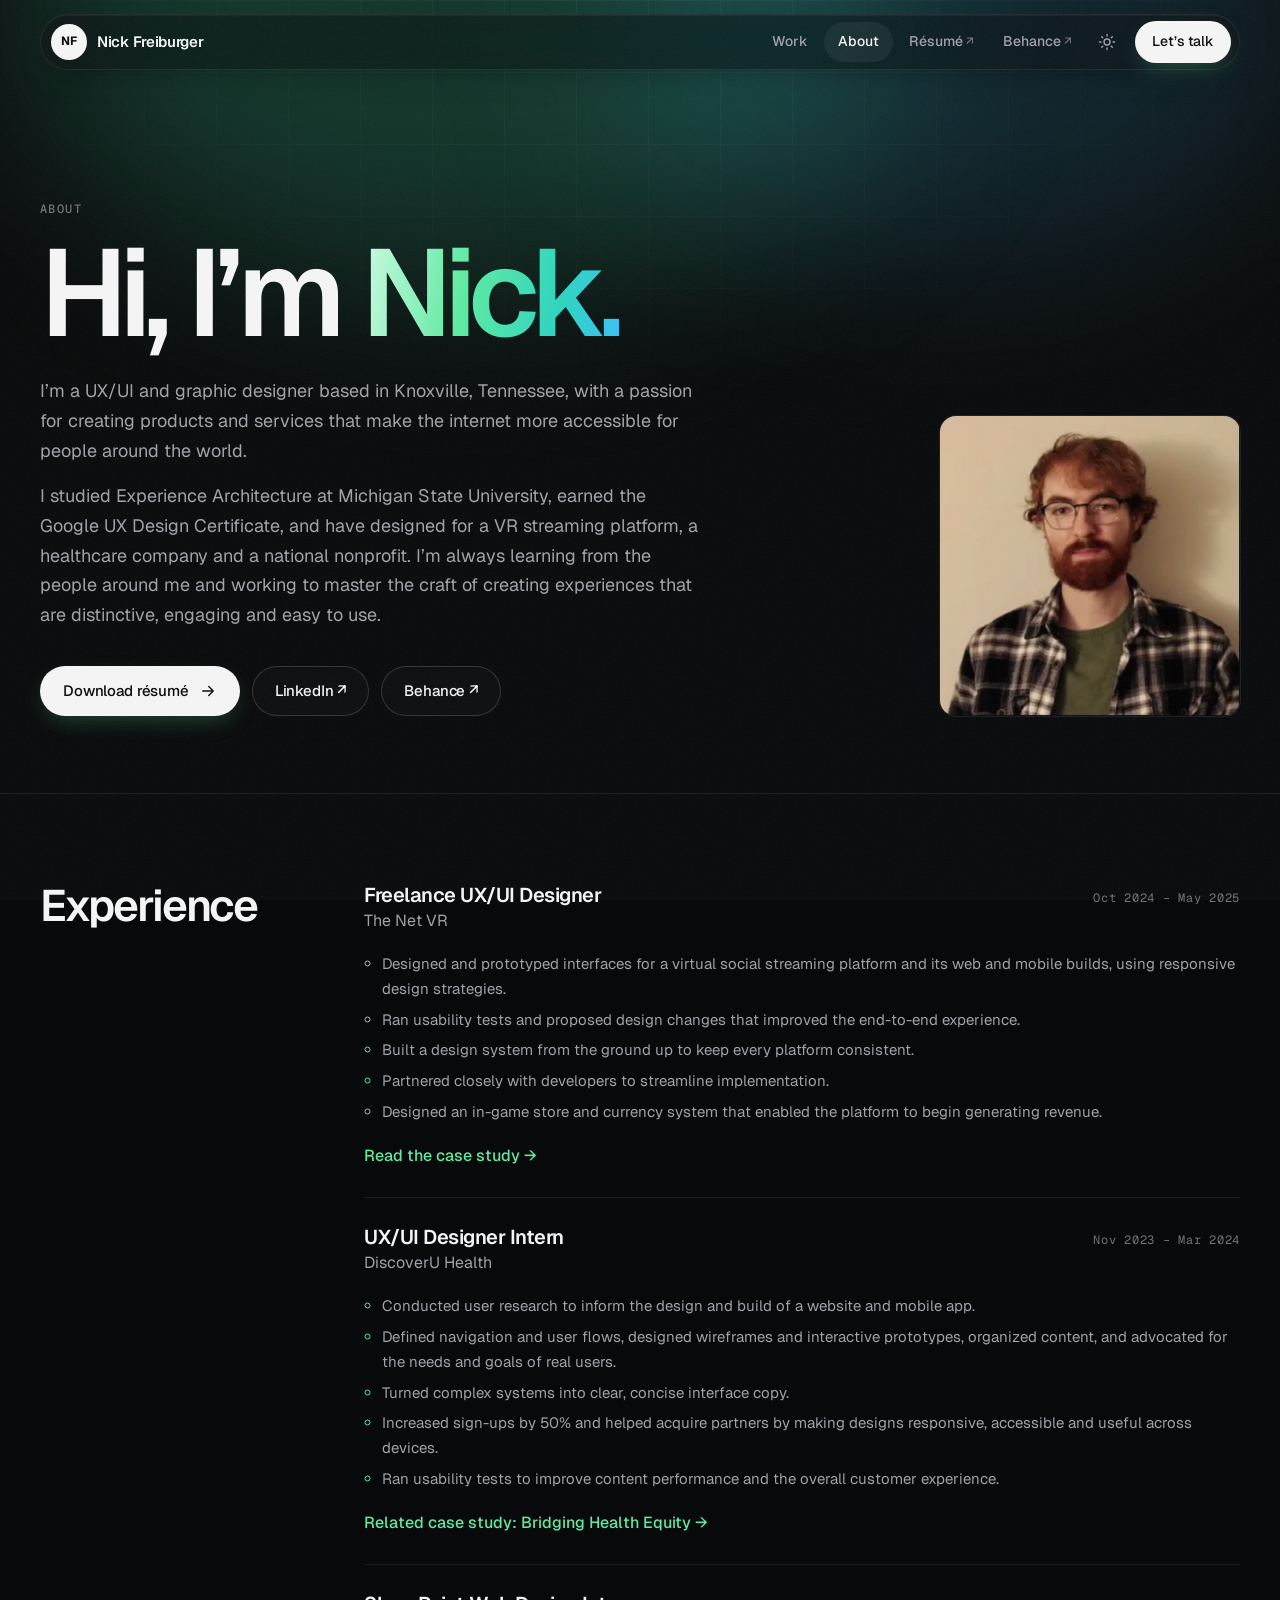
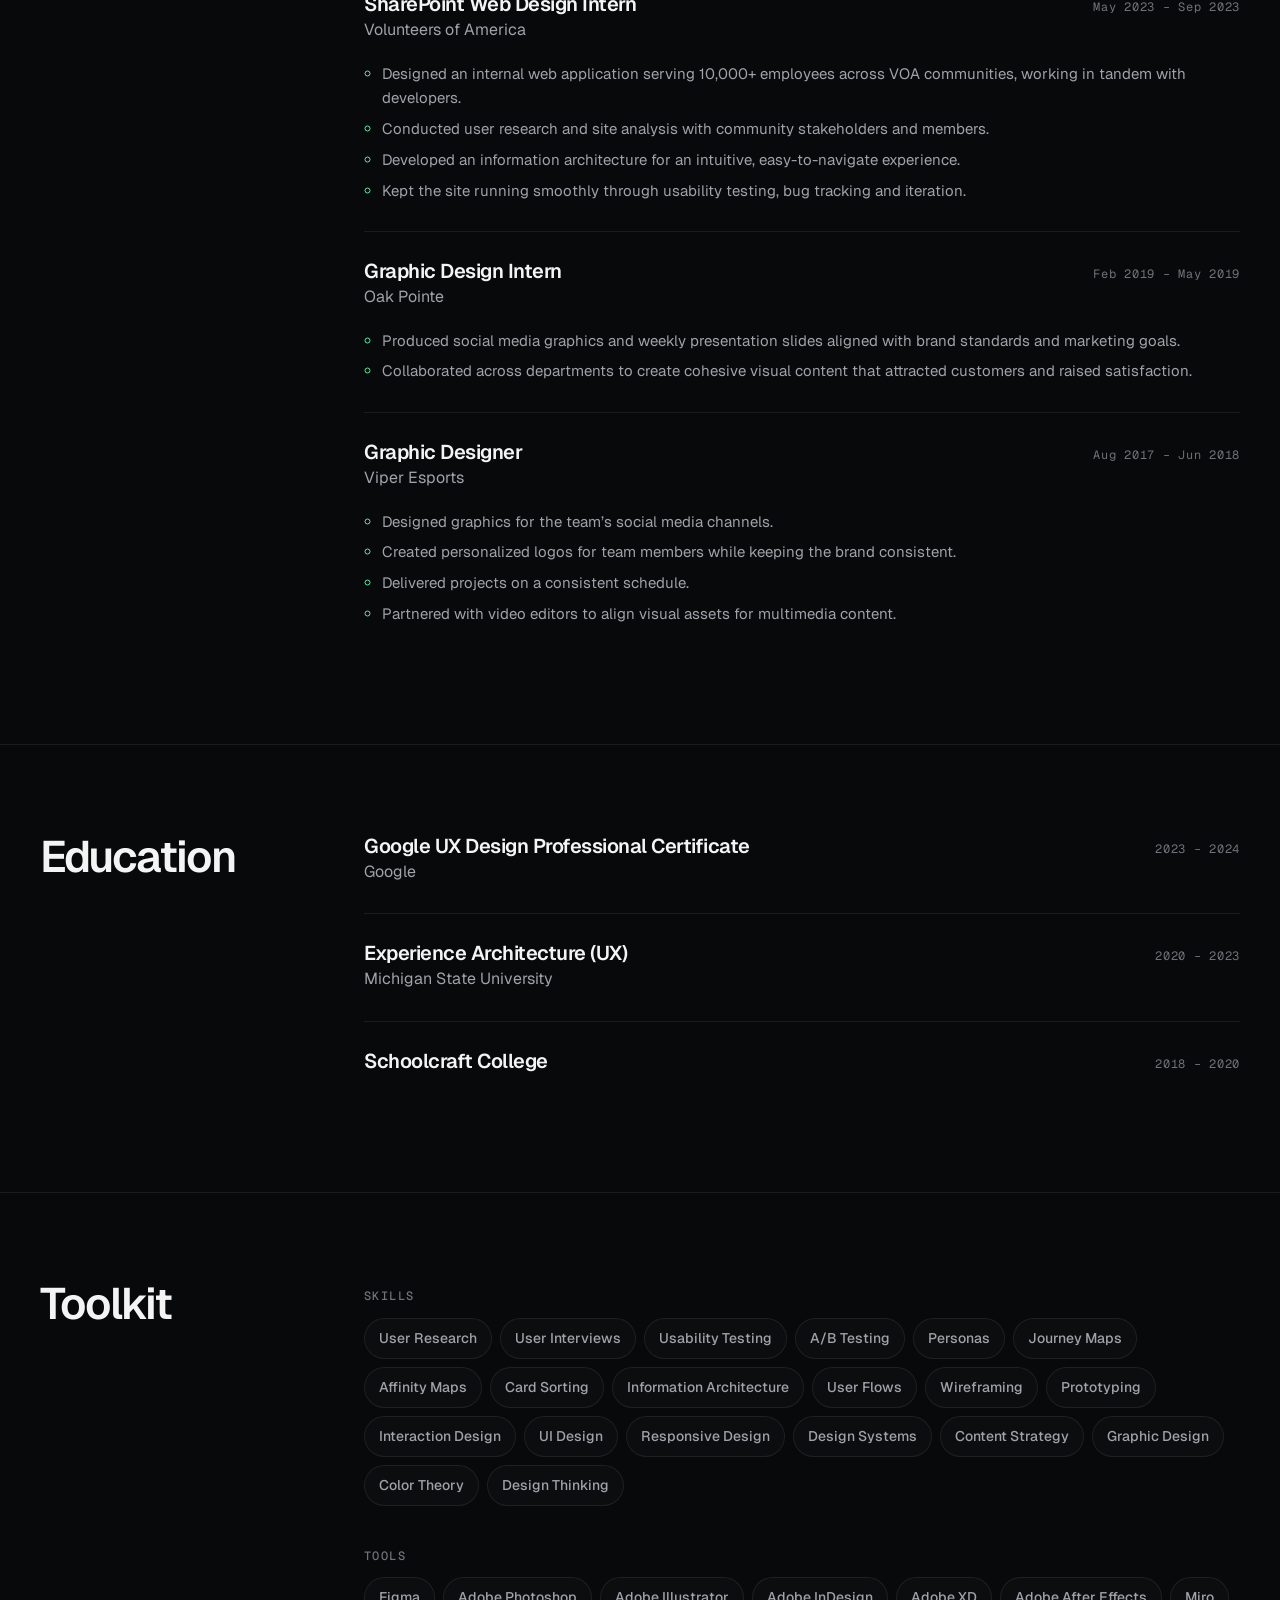
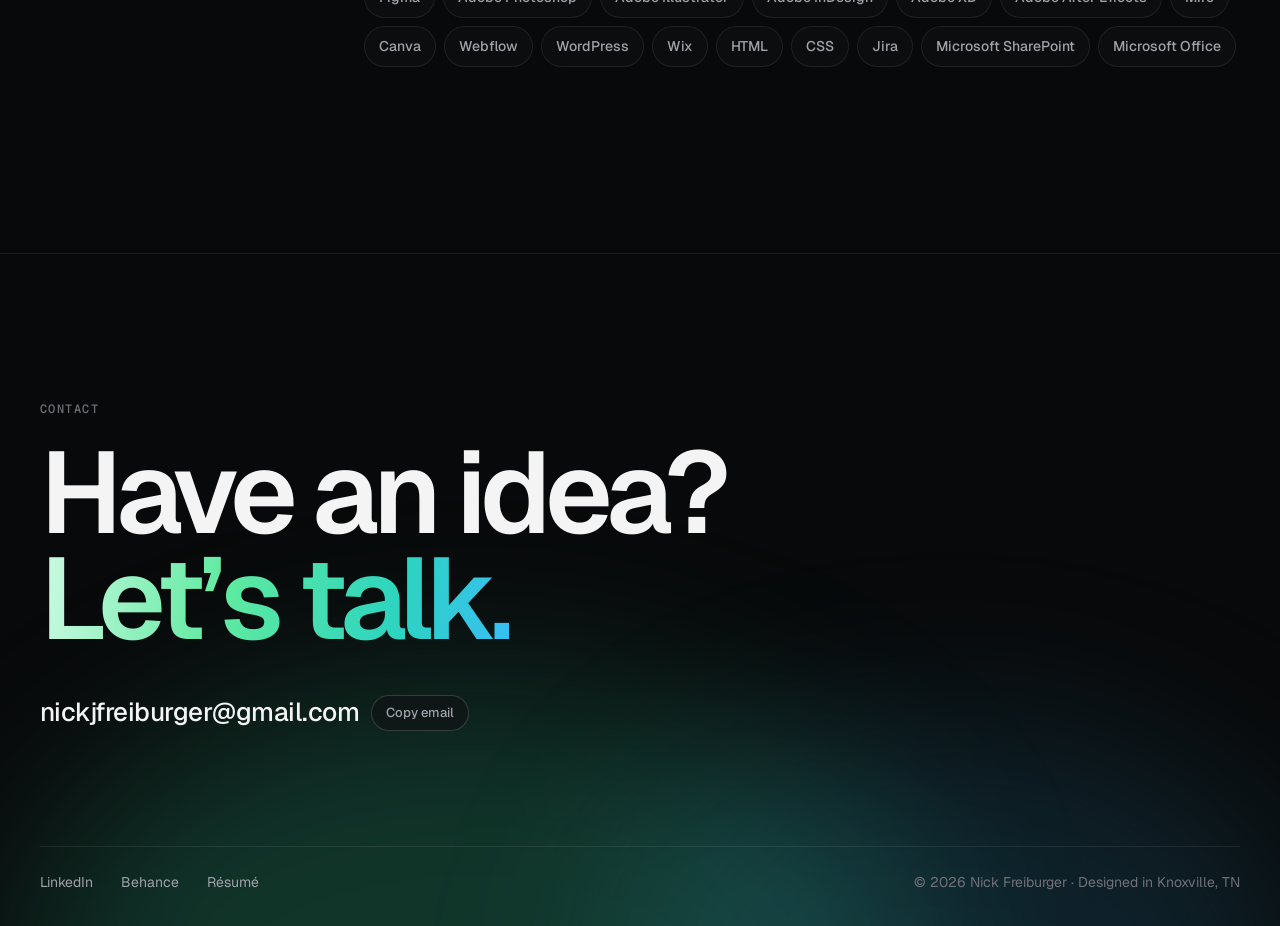
==== commit 48aa8e84: "Say Nick is based in Knoxville, Tennessee Update the home badge, About intro, page descriptions, foo" ====
--- a/about/index.html
+++ b/about/index.html
@@ -4,12 +4,12 @@
 <meta charset="utf-8">
 <meta name="viewport" content="width=device-width, initial-scale=1">
 <title>About — Nick Freiburger</title>
-<meta name="description" content="About Nick Freiburger, a UX/UI and graphic designer in Michigan: experience at The Net VR, DiscoverU Health and Volunteers of America; Experience Architecture at Michigan State University; Google UX Design Certificate.">
+<meta name="description" content="About Nick Freiburger, a UX/UI and graphic designer in Knoxville, Tennessee: experience at The Net VR, DiscoverU Health and Volunteers of America; Experience Architecture at Michigan State University; Google UX Design Certificate.">
 <meta name="author" content="Nick Freiburger">
 <meta property="og:type" content="website">
 <meta property="og:title" content="About — Nick Freiburger">
-<meta property="og:description" content="About Nick Freiburger, a UX/UI and graphic designer in Michigan: experience at The Net VR, DiscoverU Health and Volunteers of America; Experience Architecture at Michigan State University; Google UX Design Certificate.">
-<meta property="og:image" content="https://fry19.github.io/portfolio/assets/og-image.jpg">
+<meta property="og:description" content="About Nick Freiburger, a UX/UI and graphic designer in Knoxville, Tennessee: experience at The Net VR, DiscoverU Health and Volunteers of America; Experience Architecture at Michigan State University; Google UX Design Certificate.">
+<meta property="og:image" content="https://nickfreiburger.com/assets/og-image.jpg">
 <meta property="og:image:width" content="1200">
 <meta property="og:image:height" content="630">
 <meta name="twitter:card" content="summary_large_image">
@@ -19,7 +19,7 @@
 <link rel="preconnect" href="https://fonts.googleapis.com">
 <link rel="preconnect" href="https://fonts.gstatic.com" crossorigin>
 <link rel="stylesheet" href="https://fonts.googleapis.com/css2?family=Geist:wght@300..700&family=Geist+Mono:wght@400;500&display=swap">
-<link rel="stylesheet" href="../assets/css/style.css">
+<link rel="stylesheet" href="../assets/css/style.css?v=bedc2fe3">
 </head>
 <body>
 <a class="skip-link" href="#main">Skip to content</a>
@@ -47,7 +47,7 @@
       <p class="eyebrow reveal">About</p>
       <h1 id="about-title" class="reveal">Hi, I’m <span class="grad">Nick.</span></h1>
       <div class="prose reveal">
-        <p>I’m a UX/UI and graphic designer based in Michigan, with a passion for creating products and services that make the internet more accessible for people around the world.</p>
+        <p>I’m a UX/UI and graphic designer based in Knoxville, Tennessee, with a passion for creating products and services that make the internet more accessible for people around the world.</p>
         <p>I studied Experience Architecture at Michigan State University, earned the Google UX Design Certificate, and have designed for a VR streaming platform, a healthcare company and a national nonprofit. I’m always learning from the people around me and working to master the craft of creating experiences that are distinctive, engaging and easy to use.</p>
       </div>
       <div class="hero-actions reveal">
@@ -140,7 +140,7 @@
         <li><a href="https://www.behance.net/nickfreiburger" target="_blank" rel="noopener">Behance</a></li>
         <li><a href="../assets/Nicholas_Freiburger_Resume.pdf" target="_blank" rel="noopener">Résumé</a></li>
       </ul>
-      <p>© 2026 Nick Freiburger · Designed in Michigan</p>
+      <p>© 2026 Nick Freiburger · Designed in Knoxville, TN</p>
     </div>
   </div>
 </footer>
@@ -148,6 +148,6 @@
   <div class="lightbox-inner"><img alt=""></div>
   <button class="lightbox-close" type="button" aria-label="Close preview">×</button>
 </dialog>
-<script src="../assets/js/main.js" defer></script>
+<script src="../assets/js/main.js?v=c9b96a4b" defer></script>
 </body>
 </html>
--- a/assets/css/style.css
+++ b/assets/css/style.css
@@ -176,6 +176,9 @@
   color: var(--ink-3);
 }
 
+.nowrap {
+  white-space: nowrap;
+}
 .grad {
   background: var(--accent-grad);
   -webkit-background-clip: text;
@@ -231,6 +234,15 @@
   mask-image: radial-gradient(70% 60% at 50% 0%, #000 0%, transparent 75%);
   -webkit-mask-image: radial-gradient(70% 60% at 50% 0%, #000 0%, transparent 75%);
   opacity: 0.6;
+}
+
+.tiles {
+  position: absolute;
+  inset: 0;
+  width: 100%;
+  height: 100%;
+  mask-image: radial-gradient(85% 75% at 50% 0%, #000 25%, transparent 85%);
+  -webkit-mask-image: radial-gradient(85% 75% at 50% 0%, #000 25%, transparent 85%);
 }
 
 /* ---------- Header (floating glass pill) ---------- */
@@ -473,7 +485,7 @@
   }
 }
 .hero h1 {
-  max-width: 15ch;
+  max-width: 18ch;
   font-size: clamp(48px, 8.6vw, 124px);
   font-weight: 600;
   line-height: 0.94;
@@ -1181,6 +1193,120 @@
   letter-spacing: -0.045em;
 }
 
+/* At a glance + key results */
+.glance {
+  position: relative;
+  overflow: hidden;
+  padding: clamp(22px, 3vw, 36px);
+  border: 1px solid var(--border);
+  border-radius: var(--r-lg);
+  background:
+    radial-gradient(60% 90% at 100% 0%, var(--glow-2), transparent 60%),
+    radial-gradient(50% 80% at 0% 0%, var(--glow-1), transparent 60%),
+    var(--bg-raised);
+}
+.glance-grid {
+  display: grid;
+  grid-template-columns: minmax(0, 1fr);
+  margin-top: 18px;
+}
+.glance-item {
+  padding: 18px 0;
+  border-top: 1px solid var(--border);
+}
+.glance-item:first-child {
+  border-top: 0;
+  padding-top: 0;
+}
+@media (min-width: 820px) {
+  .glance-grid {
+    grid-template-columns: repeat(3, minmax(0, 1fr));
+  }
+  .glance-item {
+    padding: 0 24px;
+    border-top: 0;
+    border-left: 1px solid var(--border);
+  }
+  .glance-item:first-child {
+    padding-left: 0;
+    border-left: 0;
+  }
+  .glance-item:last-child {
+    padding-right: 0;
+  }
+}
+.glance-label {
+  font-family: var(--font-mono);
+  font-size: 11px;
+  font-weight: 500;
+  letter-spacing: 0.12em;
+  text-transform: uppercase;
+  color: var(--accent);
+}
+.glance-item p + p {
+  margin-top: 10px;
+  font-size: 16px;
+  line-height: 1.55;
+  color: var(--ink);
+}
+.results {
+  margin-top: clamp(24px, 3vw, 32px);
+  padding-top: clamp(20px, 2.6vw, 28px);
+  border-top: 1px solid var(--border);
+}
+.result-grid {
+  display: grid;
+  grid-template-columns: repeat(auto-fit, minmax(min(140px, 100%), 1fr));
+  gap: 12px;
+  margin: 16px 0 0;
+  padding: 0;
+  list-style: none;
+}
+.result {
+  display: flex;
+  flex-direction: column;
+  gap: 8px;
+  padding: 18px 20px 20px;
+  border: 1px solid var(--border);
+  border-radius: var(--r-md);
+  background: var(--spot);
+}
+.result-value {
+  align-self: flex-start;
+  font-size: clamp(30px, 3.6vw, 44px);
+  font-weight: 600;
+  line-height: 1;
+  letter-spacing: -0.045em;
+  background: var(--accent-grad);
+  -webkit-background-clip: text;
+  background-clip: text;
+  color: transparent;
+}
+.result-value.is-word {
+  padding-block: 0.12em;
+  font-size: clamp(24px, 2.6vw, 32px);
+  letter-spacing: -0.035em;
+}
+.result-label {
+  font-size: 14px;
+  line-height: 1.45;
+  color: var(--ink-2);
+}
+
+/* Story-first lead line under each section heading */
+.section-intro {
+  max-width: 44ch;
+  font-size: clamp(19px, 2vw, 24px);
+  font-weight: 500;
+  line-height: 1.38;
+  letter-spacing: -0.02em;
+  color: var(--ink);
+  text-wrap: pretty;
+}
+.case-body > .case-section + .section-intro {
+  margin-top: clamp(18px, 2vw, 24px);
+}
+
 .prose {
   max-width: var(--prose);
   color: var(--ink-2);
@@ -1205,6 +1331,15 @@
 .col ul + h4,
 .text-media p + h4 {
   margin-top: 28px;
+}
+.prose ul + p,
+.col ul + p,
+.text-media ul + p {
+  margin-top: 14px;
+}
+.prose li ul,
+.col li ul {
+  margin-top: 6px;
 }
 .prose ul,
 .col ul,
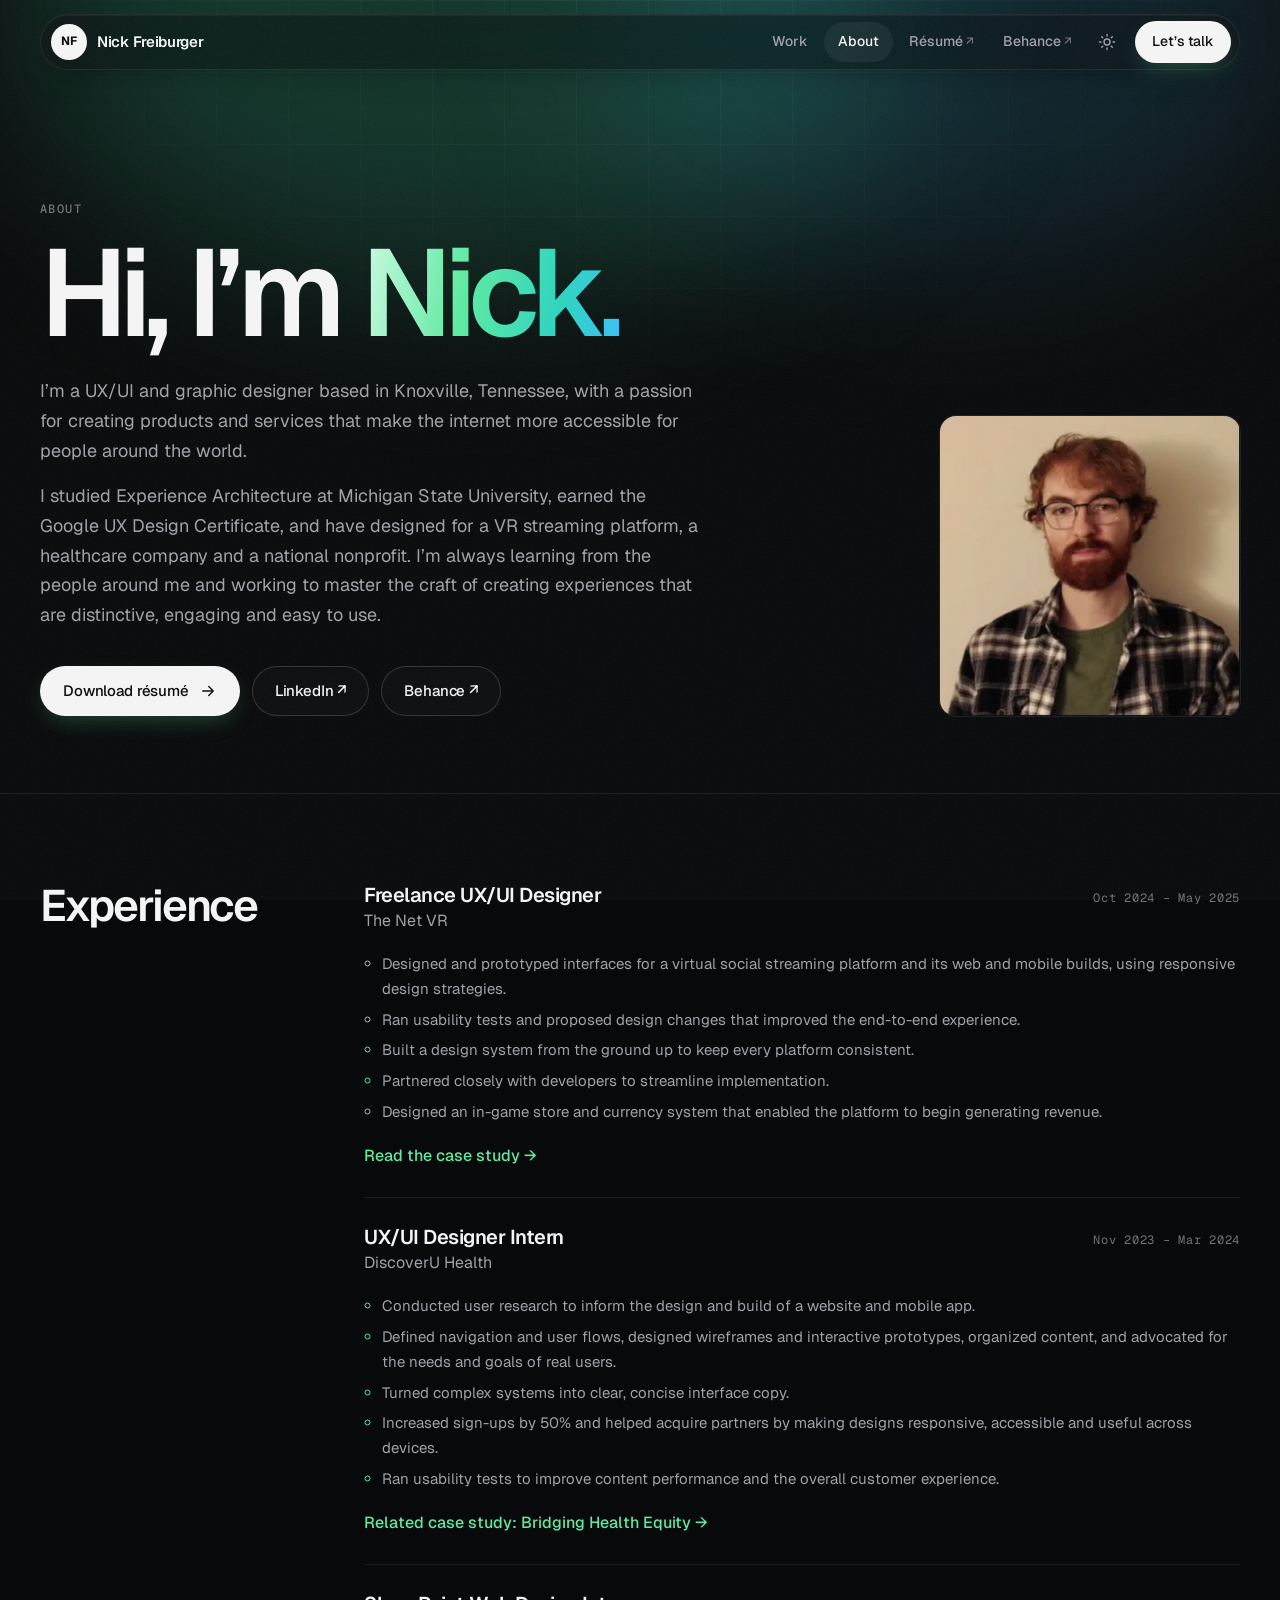
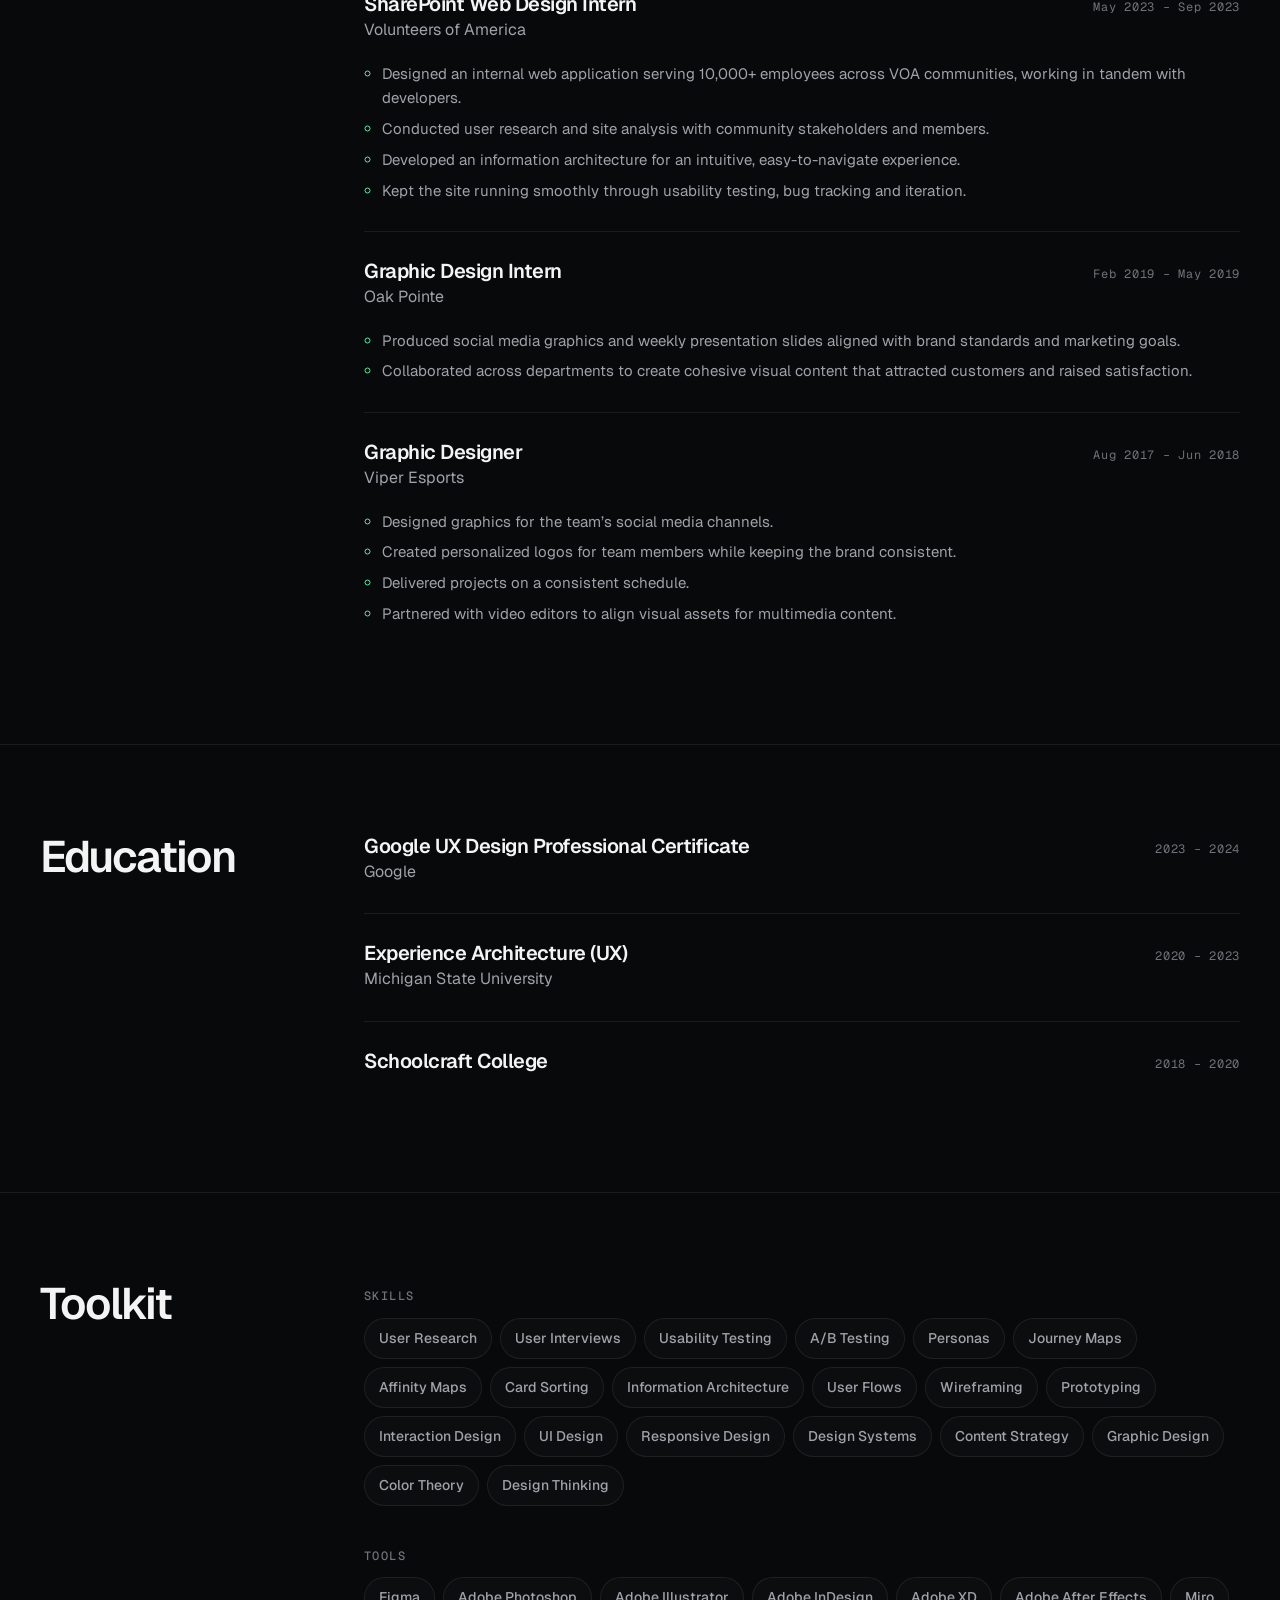
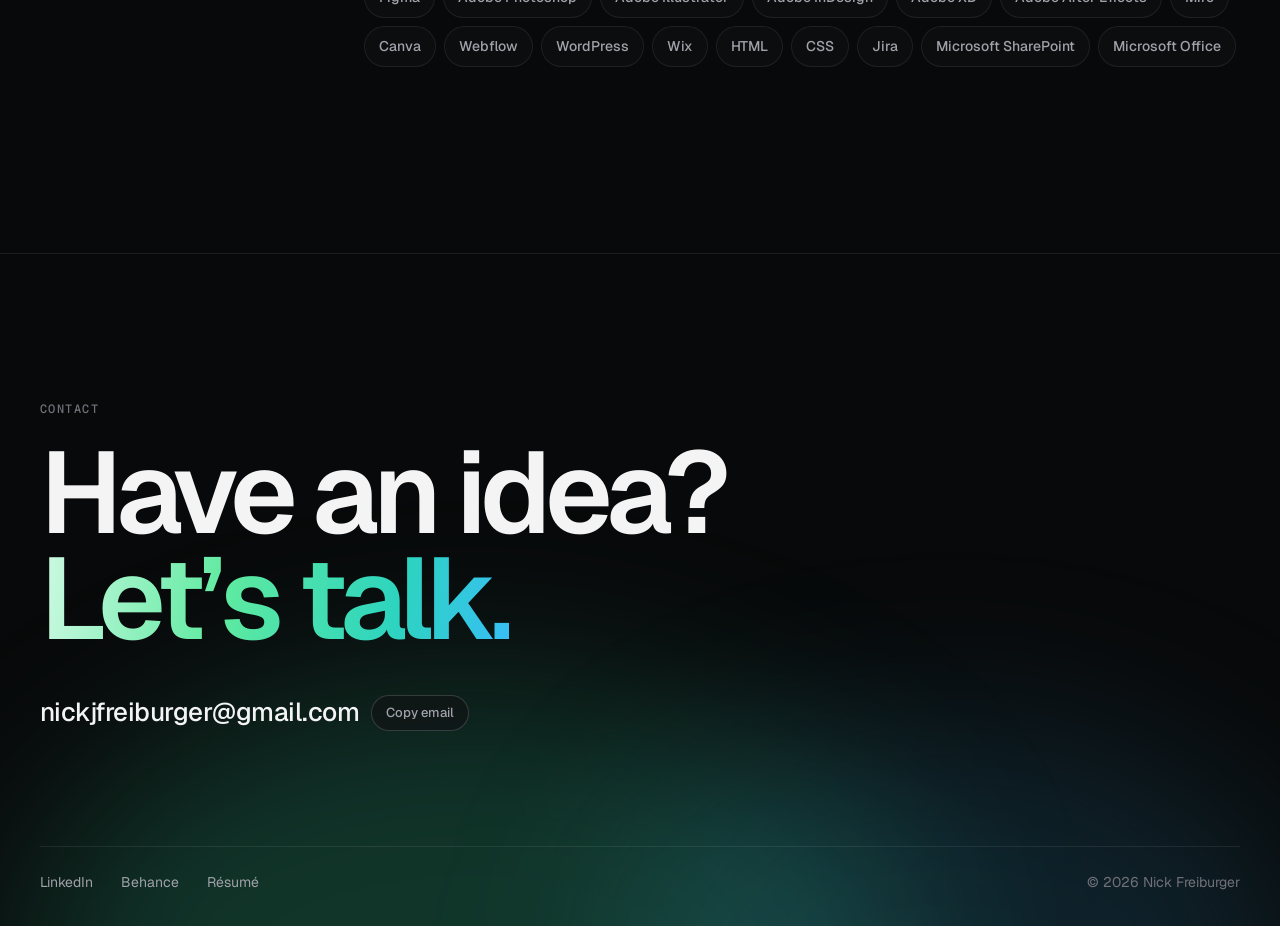
==== commit 0b6f3a77: "Add "Open to remote" to the hero badge and drop the footer location The badge puts "Open to remote" " ====
--- a/about/index.html
+++ b/about/index.html
@@ -140,7 +140,7 @@
         <li><a href="https://www.behance.net/nickfreiburger" target="_blank" rel="noopener">Behance</a></li>
         <li><a href="../assets/Nicholas_Freiburger_Resume.pdf" target="_blank" rel="noopener">Résumé</a></li>
       </ul>
-      <p>© 2026 Nick Freiburger · Designed in Knoxville, TN</p>
+      <p>© 2026 Nick Freiburger</p>
     </div>
   </div>
 </footer>
--- a/assets/css/style.css
+++ b/assets/css/style.css
@@ -484,6 +484,17 @@
     opacity: 0;
   }
 }
+.badge-remote {
+  white-space: nowrap;
+}
+@media (max-width: 480px) {
+  .badge-sep {
+    display: none;
+  }
+  .badge-remote {
+    display: block;
+  }
+}
 .hero h1 {
   max-width: 18ch;
   font-size: clamp(48px, 8.6vw, 124px);
